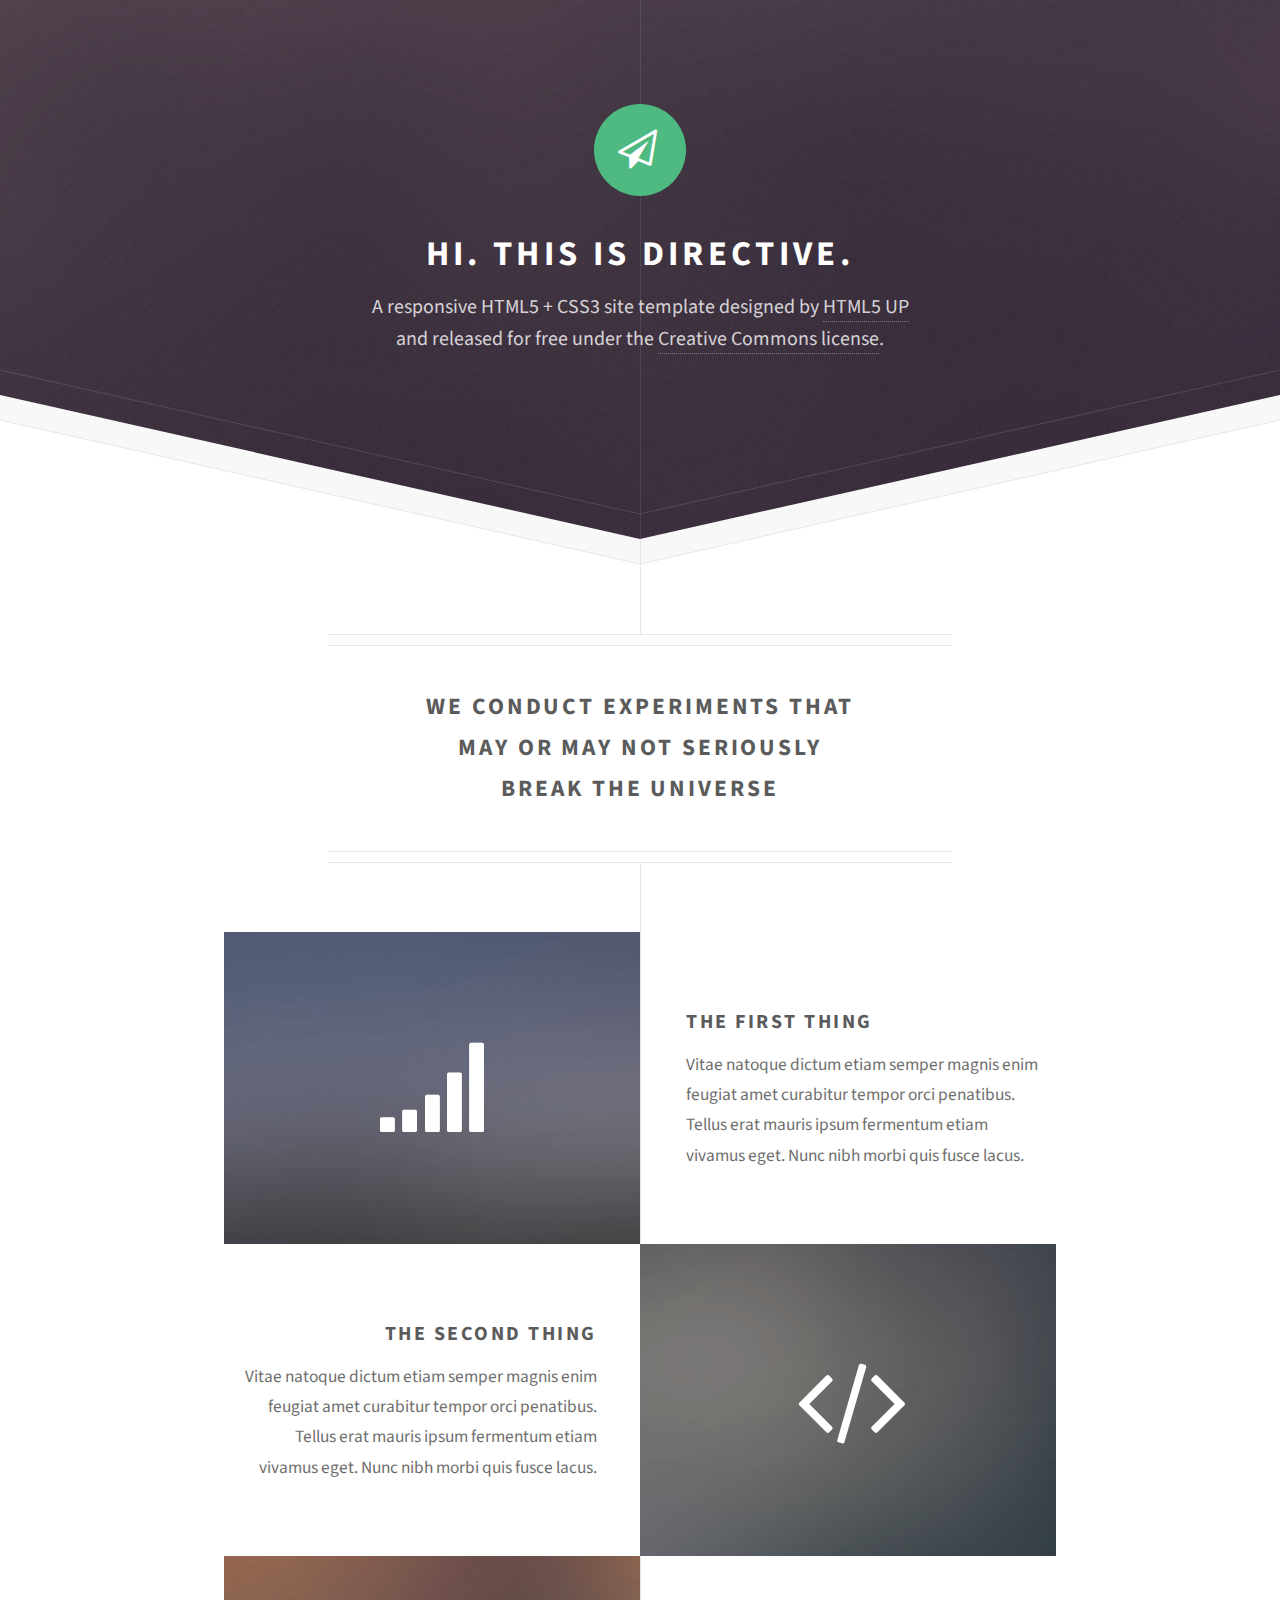
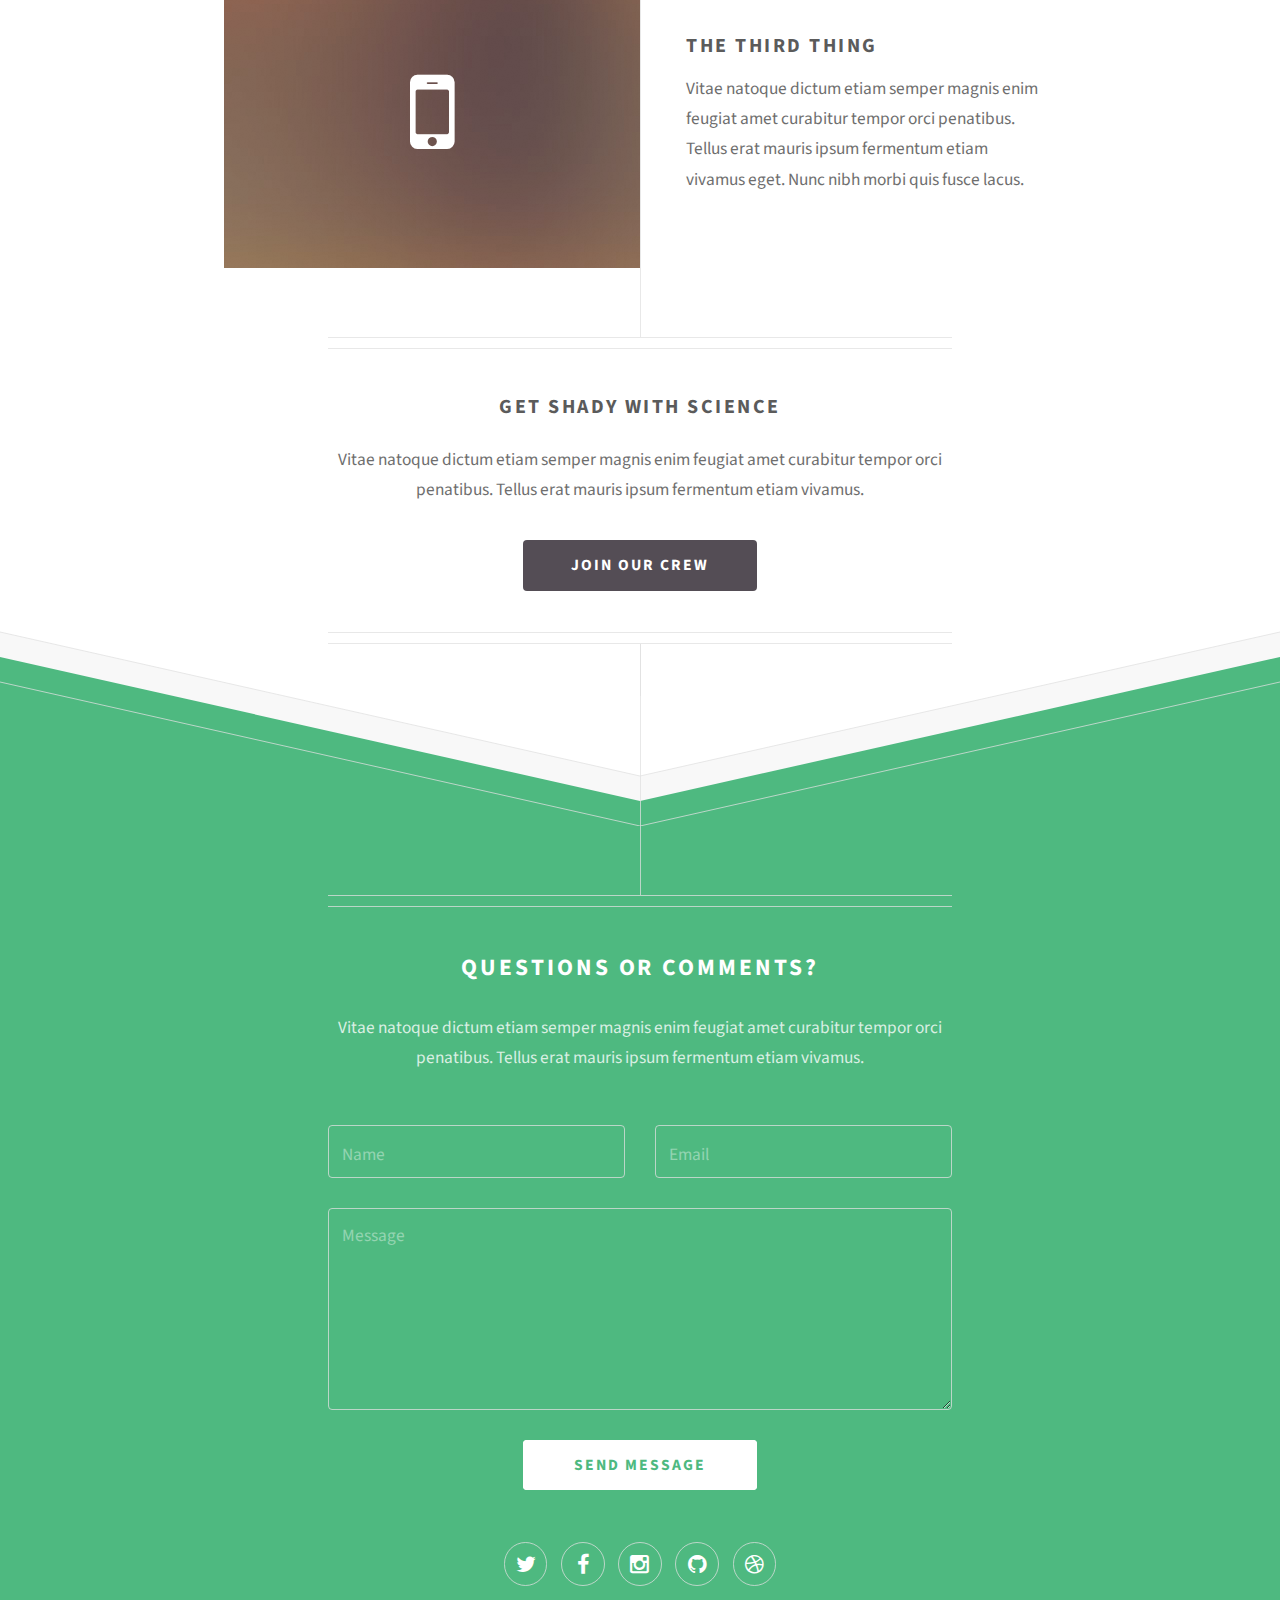
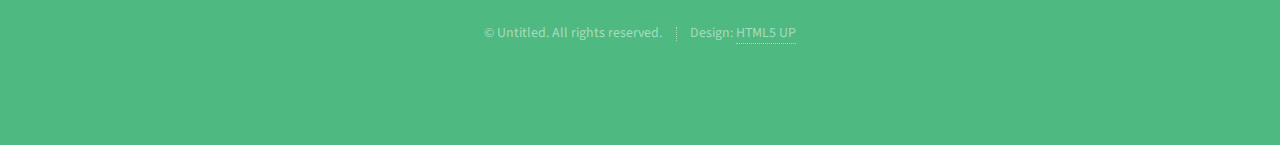
==== index.html @ edf4adb0 "add template" ====
<!DOCTYPE HTML>
<!--
	Directive by HTML5 UP
	html5up.net | @n33co
	Free for personal and commercial use under the CCA 3.0 license (html5up.net/license)
-->
<html>
	<head>
		<title>Directive by HTML5 UP</title>
		<meta charset="utf-8" />
		<meta name="viewport" content="width=device-width, initial-scale=1" />
		<!--[if lte IE 8]><script src="assets/js/ie/html5shiv.js"></script><![endif]-->
		<link rel="stylesheet" href="assets/css/main.css" />
		<!--[if lte IE 8]><link rel="stylesheet" href="assets/css/ie8.css" /><![endif]-->
	</head>
	<body>

		<!-- Header -->
			<div id="header">
				<span class="logo icon fa-paper-plane-o"></span>
				<h1>Hi. This is Directive.</h1>
				<p>A responsive HTML5 + CSS3 site template designed by <a href="http://html5up.net">HTML5 UP</a>
				<br />
				and released for free under the <a href="http://html5up.net/license">Creative Commons license</a>.</p>
			</div>

		<!-- Main -->
			<div id="main">

				<header class="major container 75%">
					<h2>We conduct experiments that
					<br />
					may or may not seriously
					<br />
					break the universe</h2>
					<!--
					<p>Tellus erat mauris ipsum fermentum<br />
					etiam vivamus nunc nibh morbi.</p>
					-->
				</header>

				<div class="box alt container">
					<section class="feature left">
						<a href="#" class="image icon fa-signal"><img src="images/pic01.jpg" alt="" /></a>
						<div class="content">
							<h3>The First Thing</h3>
							<p>Vitae natoque dictum etiam semper magnis enim feugiat amet curabitur tempor orci penatibus. Tellus erat mauris ipsum fermentum etiam vivamus eget. Nunc nibh morbi quis fusce lacus.</p>
						</div>
					</section>
					<section class="feature right">
						<a href="#" class="image icon fa-code"><img src="images/pic02.jpg" alt="" /></a>
						<div class="content">
							<h3>The Second Thing</h3>
							<p>Vitae natoque dictum etiam semper magnis enim feugiat amet curabitur tempor orci penatibus. Tellus erat mauris ipsum fermentum etiam vivamus eget. Nunc nibh morbi quis fusce lacus.</p>
						</div>
					</section>
					<section class="feature left">
						<a href="#" class="image icon fa-mobile"><img src="images/pic03.jpg" alt="" /></a>
						<div class="content">
							<h3>The Third Thing</h3>
							<p>Vitae natoque dictum etiam semper magnis enim feugiat amet curabitur tempor orci penatibus. Tellus erat mauris ipsum fermentum etiam vivamus eget. Nunc nibh morbi quis fusce lacus.</p>
						</div>
					</section>
				</div>

				<!--
				<div class="box container">
					<header>
						<h2>A lot of generic stuff</h2>
					</header>
					<section>
						<header>
							<h3>Paragraph</h3>
							<p>This is the subtitle for this particular heading</p>
						</header>
						<p>Phasellus nisl nisl, varius id <sup>porttitor sed pellentesque</sup> ac orci. Pellentesque
						habitant <strong>strong</strong> tristique <b>bold</b> et netus <i>italic</i> malesuada <em>emphasized</em> ac turpis egestas. Morbi
						leo suscipit ut. Praesent <sub>id turpis vitae</sub> turpis pretium ultricies. Vestibulum sit
						amet risus elit.</p>
					</section>
					<section>
						<header>
							<h3>Blockquote</h3>
						</header>
						<blockquote>Fringilla nisl. Donec accumsan interdum nisi, quis tincidunt felis sagittis eget.
						tempus euismod. Vestibulum ante ipsum primis in faucibus.</blockquote>
					</section>
					<section>
						<header>
							<h3>Divider</h3>
						</header>
						<p>Donec consectetur vestibulum dolor et pulvinar. Etiam vel felis enim, at viverra
						ligula. Ut porttitor sagittis lorem, quis eleifend nisi ornare vel. Praesent nec orci
						facilisis leo magna. Cras sit amet urna eros, id egestas urna. Quisque aliquam
						tempus euismod. Vestibulum ante ipsum primis in faucibus orci luctus et ultrices
						posuere cubilia.</p>
						<hr />
						<p>Donec consectetur vestibulum dolor et pulvinar. Etiam vel felis enim, at viverra
						ligula. Ut porttitor sagittis lorem, quis eleifend nisi ornare vel. Praesent nec orci
						facilisis leo magna. Cras sit amet urna eros, id egestas urna. Quisque aliquam
						tempus euismod. Vestibulum ante ipsum primis in faucibus orci luctus et ultrices
						posuere cubilia.</p>
					</section>
					<section>
						<header>
							<h3>Unordered List</h3>
						</header>
						<ul class="default">
							<li>Donec consectetur vestibulum dolor et pulvinar. Etiam vel felis enim, at viverra ligula. Ut porttitor sagittis lorem, quis eleifend nisi ornare vel.</li>
							<li>Donec consectetur vestibulum dolor et pulvinar. Etiam vel felis enim, at viverra ligula. Ut porttitor sagittis lorem, quis eleifend nisi ornare vel.</li>
							<li>Donec consectetur vestibulum dolor et pulvinar. Etiam vel felis enim, at viverra ligula. Ut porttitor sagittis lorem, quis eleifend nisi ornare vel.</li>
							<li>Donec consectetur vestibulum dolor et pulvinar. Etiam vel felis enim, at viverra ligula. Ut porttitor sagittis lorem, quis eleifend nisi ornare vel.</li>
						</ul>
					</section>
					<section>
						<header>
							<h3>Ordered List</h3>
						</header>
						<ol class="default">
							<li>Donec consectetur vestibulum dolor et pulvinar. Etiam vel felis enim, at viverra ligula. Ut porttitor sagittis lorem, quis eleifend nisi ornare vel.</li>
							<li>Donec consectetur vestibulum dolor et pulvinar. Etiam vel felis enim, at viverra ligula. Ut porttitor sagittis lorem, quis eleifend nisi ornare vel.</li>
							<li>Donec consectetur vestibulum dolor et pulvinar. Etiam vel felis enim, at viverra ligula. Ut porttitor sagittis lorem, quis eleifend nisi ornare vel.</li>
							<li>Donec consectetur vestibulum dolor et pulvinar. Etiam vel felis enim, at viverra ligula. Ut porttitor sagittis lorem, quis eleifend nisi ornare vel.</li>
						</ol>
					</section>
					<section>
						<header>
							<h3>Table</h3>
						</header>
						<div class="table-wrapper">
							<table class="default">
								<thead>
									<tr>
										<th>ID</th>
										<th>Name</th>
										<th>Description</th>
										<th>Price</th>
									</tr>
								</thead>
								<tbody>
									<tr>
										<td>45815</td>
										<td>Something</td>
										<td>Ut porttitor sagittis lorem, quis eleifend nisi ornare vel.</td>
										<td>29.99</td>
									</tr>
									<tr>
										<td>24524</td>
										<td>Nothing</td>
										<td>Ut porttitor sagittis lorem, quis eleifend nisi ornare vel.</td>
										<td>19.99</td>
									</tr>
									<tr>
										<td>45815</td>
										<td>Something</td>
										<td>Ut porttitor sagittis lorem, quis eleifend nisi ornare vel.</td>
										<td>29.99</td>
									</tr>
									<tr>
										<td>24524</td>
										<td>Nothing</td>
										<td>Ut porttitor sagittis lorem, quis eleifend nisi ornare vel.</td>
										<td>19.99</td>
									</tr>
								</tbody>
								<tfoot>
									<tr>
										<td colspan="3"></td>
										<td>100.00</td>
									</tr>
								</tfoot>
							</table>
						</div>
					</section>
					<section>
						<header>
							<h3>Form</h3>
						</header>
						<form method="post" action="#">
							<div class="row">
								<div class="6u 12u(mobilep)">
									<label for="name">Name</label>
									<input class="text" type="text" name="name" id="name" value="" placeholder="John Doe" />
								</div>
								<div class="6u 12u(mobilep)">
									<label for="email">Email</label>
									<input class="text" type="text" name="email" id="email" value="" placeholder="johndoe@domain.tld" />
								</div>
							</div>
							<div class="row">
								<div class="12u">
									<label for="subject">Subject</label>
									<input class="text" type="text" name="subject" id="subject" value="" placeholder="Enter your subject" />
								</div>
							</div>
							<div class="row">
								<div class="12u">
									<label for="subject">Message</label>
									<textarea name="message" id="message" placeholder="Enter your message" rows="6"></textarea>
								</div>
							</div>
							<div class="row">
								<div class="12u">
									<ul class="actions">
										<li><input type="submit" value="Send" /></li>
										<li><input type="reset" value="Reset" class="alt" /></li>
									</ul>
								</div>
							</div>
						</form>
					</section>
				</div>
				-->

				<footer class="major container 75%">
					<h3>Get shady with science</h3>
					<p>Vitae natoque dictum etiam semper magnis enim feugiat amet curabitur tempor orci penatibus. Tellus erat mauris ipsum fermentum etiam vivamus.</p>
					<ul class="actions">
						<li><a href="#" class="button">Join our crew</a></li>
					</ul>
				</footer>

			</div>

		<!-- Footer -->
			<div id="footer">
				<div class="container 75%">

					<header class="major last">
						<h2>Questions or comments?</h2>
					</header>

					<p>Vitae natoque dictum etiam semper magnis enim feugiat amet curabitur tempor
					orci penatibus. Tellus erat mauris ipsum fermentum etiam vivamus.</p>

					<form method="post" action="#">
						<div class="row">
							<div class="6u 12u(mobilep)">
								<input type="text" name="name" placeholder="Name" />
							</div>
							<div class="6u 12u(mobilep)">
								<input type="email" name="email" placeholder="Email" />
							</div>
						</div>
						<div class="row">
							<div class="12u">
								<textarea name="message" placeholder="Message" rows="6"></textarea>
							</div>
						</div>
						<div class="row">
							<div class="12u">
								<ul class="actions">
									<li><input type="submit" value="Send Message" /></li>
								</ul>
							</div>
						</div>
					</form>

					<ul class="icons">
						<li><a href="#" class="icon fa-twitter"><span class="label">Twitter</span></a></li>
						<li><a href="#" class="icon fa-facebook"><span class="label">Facebook</span></a></li>
						<li><a href="#" class="icon fa-instagram"><span class="label">Instagram</span></a></li>
						<li><a href="#" class="icon fa-github"><span class="label">Github</span></a></li>
						<li><a href="#" class="icon fa-dribbble"><span class="label">Dribbble</span></a></li>
					</ul>

					<ul class="copyright">
						<li>&copy; Untitled. All rights reserved.</li><li>Design: <a href="http://html5up.net">HTML5 UP</a></li>
					</ul>

				</div>
			</div>

		<!-- Scripts -->
			<script src="assets/js/jquery.min.js"></script>
			<script src="assets/js/skel.min.js"></script>
			<script src="assets/js/util.js"></script>
			<!--[if lte IE 8]><script src="assets/js/ie/respond.min.js"></script><![endif]-->
			<script src="assets/js/main.js"></script>

	</body>
</html>
---- assets/css/main.css ----
@import url("font-awesome.min.css");
@import url("http://fonts.googleapis.com/css?family=Source+Sans+Pro:300,300italic,400,400italic,600,600italic,700,700italic");

/*
	Directive by HTML5 UP
	html5up.net | @n33co
	Free for personal and commercial use under the CCA 3.0 license (html5up.net/license)
*/

/* Reset */

	html, body, div, span, applet, object, iframe, h1, h2, h3, h4, h5, h6, p, blockquote, pre, a, abbr, acronym, address, big, cite, code, del, dfn, em, img, ins, kbd, q, s, samp, small, strike, strong, sub, sup, tt, var, b, u, i, center, dl, dt, dd, ol, ul, li, fieldset, form, label, legend, table, caption, tbody, tfoot, thead, tr, th, td, article, aside, canvas, details, embed, figure, figcaption, footer, header, hgroup, menu, nav, output, ruby, section, summary, time, mark, audio, video {
		margin: 0;
		padding: 0;
		border: 0;
		font-size: 100%;
		font: inherit;
		vertical-align: baseline;
	}

	article, aside, details, figcaption, figure, footer, header, hgroup, menu, nav, section {
		display: block;
	}

	body {
		line-height: 1;
	}

	ol, ul {
		list-style: none;
	}

	blockquote, q {
		quotes: none;
	}

	blockquote:before, blockquote:after, q:before, q:after {
		content: '';
		content: none;
	}

	table {
		border-collapse: collapse;
		border-spacing: 0;
	}

	body {
		-webkit-text-size-adjust: none;
	}

/* Box Model */

	*, *:before, *:after {
		-moz-box-sizing: border-box;
		-webkit-box-sizing: border-box;
		box-sizing: border-box;
	}

/* Containers */

	.container {
		margin-left: auto;
		margin-right: auto;
	}

	.container.\31 25\25 {
		width: 100%;
		max-width: 63.75em;
		min-width: 51em;
	}

	.container.\37 5\25 {
		width: 38.25em;
	}

	.container.\35 0\25 {
		width: 25.5em;
	}

	.container.\32 5\25 {
		width: 12.75em;
	}

	.container {
		width: 51em;
	}

	@media screen and (max-width: 1680px) {

		.container.\31 25\25 {
			width: 100%;
			max-width: 63.75em;
			min-width: 51em;
		}

		.container.\37 5\25 {
			width: 38.25em;
		}

		.container.\35 0\25 {
			width: 25.5em;
		}

		.container.\32 5\25 {
			width: 12.75em;
		}

		.container {
			width: 51em;
		}

	}

	@media screen and (max-width: 1280px) {

		.container.\31 25\25 {
			width: 100%;
			max-width: 60em;
			min-width: 48em;
		}

		.container.\37 5\25 {
			width: 36em;
		}

		.container.\35 0\25 {
			width: 24em;
		}

		.container.\32 5\25 {
			width: 12em;
		}

		.container {
			width: 48em;
		}

	}

	@media screen and (max-width: 980px) {

		.container.\31 25\25 {
			width: 100%;
			max-width: 118.75%;
			min-width: 95%;
		}

		.container.\37 5\25 {
			width: 71.25%;
		}

		.container.\35 0\25 {
			width: 47.5%;
		}

		.container.\32 5\25 {
			width: 23.75%;
		}

		.container {
			width: 95%;
		}

	}

	@media screen and (max-width: 840px) {

		.container.\31 25\25 {
			width: 100%;
			max-width: 118.75%;
			min-width: 95%;
		}

		.container.\37 5\25 {
			width: 71.25%;
		}

		.container.\35 0\25 {
			width: 47.5%;
		}

		.container.\32 5\25 {
			width: 23.75%;
		}

		.container {
			width: 95% !important;
		}

	}

	@media screen and (max-width: 736px) {

		.container.\31 25\25 {
			width: 100%;
			max-width: 112.5%;
			min-width: 90%;
		}

		.container.\37 5\25 {
			width: 67.5%;
		}

		.container.\35 0\25 {
			width: 45%;
		}

		.container.\32 5\25 {
			width: 22.5%;
		}

		.container {
			width: 90% !important;
		}

	}

	@media screen and (max-width: 480px) {

		.container.\31 25\25 {
			width: 100%;
			max-width: 125%;
			min-width: 100%;
		}

		.container.\37 5\25 {
			width: 75%;
		}

		.container.\35 0\25 {
			width: 50%;
		}

		.container.\32 5\25 {
			width: 25%;
		}

		.container {
			width: 100% !important;
		}

	}

/* Grid */

	.row {
		border-bottom: solid 1px transparent;
		-moz-box-sizing: border-box;
		-webkit-box-sizing: border-box;
		box-sizing: border-box;
	}

	.row > * {
		float: left;
		-moz-box-sizing: border-box;
		-webkit-box-sizing: border-box;
		box-sizing: border-box;
	}

	.row:after, .row:before {
		content: '';
		display: block;
		clear: both;
		height: 0;
	}

	.row.uniform > * > :first-child {
		margin-top: 0;
	}

	.row.uniform > * > :last-child {
		margin-bottom: 0;
	}

	.row.\30 \25 > * {
		padding: 0px 0 0 0px;
	}

	.row.\30 \25 {
		margin: 0px 0 -1px 0px;
	}

	.row.uniform.\30 \25 > * {
		padding: 0px 0 0 0px;
	}

	.row.uniform.\30 \25 {
		margin: 0px 0 -1px 0px;
	}

	.row > * {
		padding: 30px 0 0 30px;
	}

	.row {
		margin: -30px 0 -1px -30px;
	}

	.row.uniform > * {
		padding: 30px 0 0 30px;
	}

	.row.uniform {
		margin: -30px 0 -1px -30px;
	}

	.row.\32 00\25 > * {
		padding: 60px 0 0 60px;
	}

	.row.\32 00\25 {
		margin: -60px 0 -1px -60px;
	}

	.row.uniform.\32 00\25 > * {
		padding: 60px 0 0 60px;
	}

	.row.uniform.\32 00\25 {
		margin: -60px 0 -1px -60px;
	}

	.row.\31 50\25 > * {
		padding: 45px 0 0 45px;
	}

	.row.\31 50\25 {
		margin: -45px 0 -1px -45px;
	}

	.row.uniform.\31 50\25 > * {
		padding: 45px 0 0 45px;
	}

	.row.uniform.\31 50\25 {
		margin: -45px 0 -1px -45px;
	}

	.row.\35 0\25 > * {
		padding: 15px 0 0 15px;
	}

	.row.\35 0\25 {
		margin: -15px 0 -1px -15px;
	}

	.row.uniform.\35 0\25 > * {
		padding: 15px 0 0 15px;
	}

	.row.uniform.\35 0\25 {
		margin: -15px 0 -1px -15px;
	}

	.row.\32 5\25 > * {
		padding: 7.5px 0 0 7.5px;
	}

	.row.\32 5\25 {
		margin: -7.5px 0 -1px -7.5px;
	}

	.row.uniform.\32 5\25 > * {
		padding: 7.5px 0 0 7.5px;
	}

	.row.uniform.\32 5\25 {
		margin: -7.5px 0 -1px -7.5px;
	}

	.\31 2u, .\31 2u\24 {
		width: 100%;
		clear: none;
		margin-left: 0;
	}

	.\31 1u, .\31 1u\24 {
		width: 91.6666666667%;
		clear: none;
		margin-left: 0;
	}

	.\31 0u, .\31 0u\24 {
		width: 83.3333333333%;
		clear: none;
		margin-left: 0;
	}

	.\39 u, .\39 u\24 {
		width: 75%;
		clear: none;
		margin-left: 0;
	}

	.\38 u, .\38 u\24 {
		width: 66.6666666667%;
		clear: none;
		margin-left: 0;
	}

	.\37 u, .\37 u\24 {
		width: 58.3333333333%;
		clear: none;
		margin-left: 0;
	}

	.\36 u, .\36 u\24 {
		width: 50%;
		clear: none;
		margin-left: 0;
	}

	.\35 u, .\35 u\24 {
		width: 41.6666666667%;
		clear: none;
		margin-left: 0;
	}

	.\34 u, .\34 u\24 {
		width: 33.3333333333%;
		clear: none;
		margin-left: 0;
	}

	.\33 u, .\33 u\24 {
		width: 25%;
		clear: none;
		margin-left: 0;
	}

	.\32 u, .\32 u\24 {
		width: 16.6666666667%;
		clear: none;
		margin-left: 0;
	}

	.\31 u, .\31 u\24 {
		width: 8.3333333333%;
		clear: none;
		margin-left: 0;
	}

	.\31 2u\24 + *,
	.\31 1u\24 + *,
	.\31 0u\24 + *,
	.\39 u\24 + *,
	.\38 u\24 + *,
	.\37 u\24 + *,
	.\36 u\24 + *,
	.\35 u\24 + *,
	.\34 u\24 + *,
	.\33 u\24 + *,
	.\32 u\24 + *,
	.\31 u\24 + * {
		clear: left;
	}

	.\-11u {
		margin-left: 91.66667%;
	}

	.\-10u {
		margin-left: 83.33333%;
	}

	.\-9u {
		margin-left: 75%;
	}

	.\-8u {
		margin-left: 66.66667%;
	}

	.\-7u {
		margin-left: 58.33333%;
	}

	.\-6u {
		margin-left: 50%;
	}

	.\-5u {
		margin-left: 41.66667%;
	}

	.\-4u {
		margin-left: 33.33333%;
	}

	.\-3u {
		margin-left: 25%;
	}

	.\-2u {
		margin-left: 16.66667%;
	}

	.\-1u {
		margin-left: 8.33333%;
	}

	@media screen and (max-width: 1680px) {

		.row > * {
			padding: 30px 0 0 30px;
		}

		.row {
			margin: -30px 0 -1px -30px;
		}

		.row.uniform > * {
			padding: 30px 0 0 30px;
		}

		.row.uniform {
			margin: -30px 0 -1px -30px;
		}

		.row.\32 00\25 > * {
			padding: 60px 0 0 60px;
		}

		.row.\32 00\25 {
			margin: -60px 0 -1px -60px;
		}

		.row.uniform.\32 00\25 > * {
			padding: 60px 0 0 60px;
		}

		.row.uniform.\32 00\25 {
			margin: -60px 0 -1px -60px;
		}

		.row.\31 50\25 > * {
			padding: 45px 0 0 45px;
		}

		.row.\31 50\25 {
			margin: -45px 0 -1px -45px;
		}

		.row.uniform.\31 50\25 > * {
			padding: 45px 0 0 45px;
		}

		.row.uniform.\31 50\25 {
			margin: -45px 0 -1px -45px;
		}

		.row.\35 0\25 > * {
			padding: 15px 0 0 15px;
		}

		.row.\35 0\25 {
			margin: -15px 0 -1px -15px;
		}

		.row.uniform.\35 0\25 > * {
			padding: 15px 0 0 15px;
		}

		.row.uniform.\35 0\25 {
			margin: -15px 0 -1px -15px;
		}

		.row.\32 5\25 > * {
			padding: 7.5px 0 0 7.5px;
		}

		.row.\32 5\25 {
			margin: -7.5px 0 -1px -7.5px;
		}

		.row.uniform.\32 5\25 > * {
			padding: 7.5px 0 0 7.5px;
		}

		.row.uniform.\32 5\25 {
			margin: -7.5px 0 -1px -7.5px;
		}

		.\31 2u\28wide\29, .\31 2u\24\28wide\29 {
			width: 100%;
			clear: none;
			margin-left: 0;
		}

		.\31 1u\28wide\29, .\31 1u\24\28wide\29 {
			width: 91.6666666667%;
			clear: none;
			margin-left: 0;
		}

		.\31 0u\28wide\29, .\31 0u\24\28wide\29 {
			width: 83.3333333333%;
			clear: none;
			margin-left: 0;
		}

		.\39 u\28wide\29, .\39 u\24\28wide\29 {
			width: 75%;
			clear: none;
			margin-left: 0;
		}

		.\38 u\28wide\29, .\38 u\24\28wide\29 {
			width: 66.6666666667%;
			clear: none;
			margin-left: 0;
		}

		.\37 u\28wide\29, .\37 u\24\28wide\29 {
			width: 58.3333333333%;
			clear: none;
			margin-left: 0;
		}

		.\36 u\28wide\29, .\36 u\24\28wide\29 {
			width: 50%;
			clear: none;
			margin-left: 0;
		}

		.\35 u\28wide\29, .\35 u\24\28wide\29 {
			width: 41.6666666667%;
			clear: none;
			margin-left: 0;
		}

		.\34 u\28wide\29, .\34 u\24\28wide\29 {
			width: 33.3333333333%;
			clear: none;
			margin-left: 0;
		}

		.\33 u\28wide\29, .\33 u\24\28wide\29 {
			width: 25%;
			clear: none;
			margin-left: 0;
		}

		.\32 u\28wide\29, .\32 u\24\28wide\29 {
			width: 16.6666666667%;
			clear: none;
			margin-left: 0;
		}

		.\31 u\28wide\29, .\31 u\24\28wide\29 {
			width: 8.3333333333%;
			clear: none;
			margin-left: 0;
		}

		.\31 2u\24\28wide\29 + *,
		.\31 1u\24\28wide\29 + *,
		.\31 0u\24\28wide\29 + *,
		.\39 u\24\28wide\29 + *,
		.\38 u\24\28wide\29 + *,
		.\37 u\24\28wide\29 + *,
		.\36 u\24\28wide\29 + *,
		.\35 u\24\28wide\29 + *,
		.\34 u\24\28wide\29 + *,
		.\33 u\24\28wide\29 + *,
		.\32 u\24\28wide\29 + *,
		.\31 u\24\28wide\29 + * {
			clear: left;
		}

		.\-11u\28wide\29 {
			margin-left: 91.66667%;
		}

		.\-10u\28wide\29 {
			margin-left: 83.33333%;
		}

		.\-9u\28wide\29 {
			margin-left: 75%;
		}

		.\-8u\28wide\29 {
			margin-left: 66.66667%;
		}

		.\-7u\28wide\29 {
			margin-left: 58.33333%;
		}

		.\-6u\28wide\29 {
			margin-left: 50%;
		}

		.\-5u\28wide\29 {
			margin-left: 41.66667%;
		}

		.\-4u\28wide\29 {
			margin-left: 33.33333%;
		}

		.\-3u\28wide\29 {
			margin-left: 25%;
		}

		.\-2u\28wide\29 {
			margin-left: 16.66667%;
		}

		.\-1u\28wide\29 {
			margin-left: 8.33333%;
		}

	}

	@media screen and (max-width: 1280px) {

		.row > * {
			padding: 30px 0 0 30px;
		}

		.row {
			margin: -30px 0 -1px -30px;
		}

		.row.uniform > * {
			padding: 30px 0 0 30px;
		}

		.row.uniform {
			margin: -30px 0 -1px -30px;
		}

		.row.\32 00\25 > * {
			padding: 60px 0 0 60px;
		}

		.row.\32 00\25 {
			margin: -60px 0 -1px -60px;
		}

		.row.uniform.\32 00\25 > * {
			padding: 60px 0 0 60px;
		}

		.row.uniform.\32 00\25 {
			margin: -60px 0 -1px -60px;
		}

		.row.\31 50\25 > * {
			padding: 45px 0 0 45px;
		}

		.row.\31 50\25 {
			margin: -45px 0 -1px -45px;
		}

		.row.uniform.\31 50\25 > * {
			padding: 45px 0 0 45px;
		}

		.row.uniform.\31 50\25 {
			margin: -45px 0 -1px -45px;
		}

		.row.\35 0\25 > * {
			padding: 15px 0 0 15px;
		}

		.row.\35 0\25 {
			margin: -15px 0 -1px -15px;
		}

		.row.uniform.\35 0\25 > * {
			padding: 15px 0 0 15px;
		}

		.row.uniform.\35 0\25 {
			margin: -15px 0 -1px -15px;
		}

		.row.\32 5\25 > * {
			padding: 7.5px 0 0 7.5px;
		}

		.row.\32 5\25 {
			margin: -7.5px 0 -1px -7.5px;
		}

		.row.uniform.\32 5\25 > * {
			padding: 7.5px 0 0 7.5px;
		}

		.row.uniform.\32 5\25 {
			margin: -7.5px 0 -1px -7.5px;
		}

		.\31 2u\28normal\29, .\31 2u\24\28normal\29 {
			width: 100%;
			clear: none;
			margin-left: 0;
		}

		.\31 1u\28normal\29, .\31 1u\24\28normal\29 {
			width: 91.6666666667%;
			clear: none;
			margin-left: 0;
		}

		.\31 0u\28normal\29, .\31 0u\24\28normal\29 {
			width: 83.3333333333%;
			clear: none;
			margin-left: 0;
		}

		.\39 u\28normal\29, .\39 u\24\28normal\29 {
			width: 75%;
			clear: none;
			margin-left: 0;
		}

		.\38 u\28normal\29, .\38 u\24\28normal\29 {
			width: 66.6666666667%;
			clear: none;
			margin-left: 0;
		}

		.\37 u\28normal\29, .\37 u\24\28normal\29 {
			width: 58.3333333333%;
			clear: none;
			margin-left: 0;
		}

		.\36 u\28normal\29, .\36 u\24\28normal\29 {
			width: 50%;
			clear: none;
			margin-left: 0;
		}

		.\35 u\28normal\29, .\35 u\24\28normal\29 {
			width: 41.6666666667%;
			clear: none;
			margin-left: 0;
		}

		.\34 u\28normal\29, .\34 u\24\28normal\29 {
			width: 33.3333333333%;
			clear: none;
			margin-left: 0;
		}

		.\33 u\28normal\29, .\33 u\24\28normal\29 {
			width: 25%;
			clear: none;
			margin-left: 0;
		}

		.\32 u\28normal\29, .\32 u\24\28normal\29 {
			width: 16.6666666667%;
			clear: none;
			margin-left: 0;
		}

		.\31 u\28normal\29, .\31 u\24\28normal\29 {
			width: 8.3333333333%;
			clear: none;
			margin-left: 0;
		}

		.\31 2u\24\28normal\29 + *,
		.\31 1u\24\28normal\29 + *,
		.\31 0u\24\28normal\29 + *,
		.\39 u\24\28normal\29 + *,
		.\38 u\24\28normal\29 + *,
		.\37 u\24\28normal\29 + *,
		.\36 u\24\28normal\29 + *,
		.\35 u\24\28normal\29 + *,
		.\34 u\24\28normal\29 + *,
		.\33 u\24\28normal\29 + *,
		.\32 u\24\28normal\29 + *,
		.\31 u\24\28normal\29 + * {
			clear: left;
		}

		.\-11u\28normal\29 {
			margin-left: 91.66667%;
		}

		.\-10u\28normal\29 {
			margin-left: 83.33333%;
		}

		.\-9u\28normal\29 {
			margin-left: 75%;
		}

		.\-8u\28normal\29 {
			margin-left: 66.66667%;
		}

		.\-7u\28normal\29 {
			margin-left: 58.33333%;
		}

		.\-6u\28normal\29 {
			margin-left: 50%;
		}

		.\-5u\28normal\29 {
			margin-left: 41.66667%;
		}

		.\-4u\28normal\29 {
			margin-left: 33.33333%;
		}

		.\-3u\28normal\29 {
			margin-left: 25%;
		}

		.\-2u\28normal\29 {
			margin-left: 16.66667%;
		}

		.\-1u\28normal\29 {
			margin-left: 8.33333%;
		}

	}

	@media screen and (max-width: 980px) {

		.row > * {
			padding: 30px 0 0 30px;
		}

		.row {
			margin: -30px 0 -1px -30px;
		}

		.row.uniform > * {
			padding: 30px 0 0 30px;
		}

		.row.uniform {
			margin: -30px 0 -1px -30px;
		}

		.row.\32 00\25 > * {
			padding: 60px 0 0 60px;
		}

		.row.\32 00\25 {
			margin: -60px 0 -1px -60px;
		}

		.row.uniform.\32 00\25 > * {
			padding: 60px 0 0 60px;
		}

		.row.uniform.\32 00\25 {
			margin: -60px 0 -1px -60px;
		}

		.row.\31 50\25 > * {
			padding: 45px 0 0 45px;
		}

		.row.\31 50\25 {
			margin: -45px 0 -1px -45px;
		}

		.row.uniform.\31 50\25 > * {
			padding: 45px 0 0 45px;
		}

		.row.uniform.\31 50\25 {
			margin: -45px 0 -1px -45px;
		}

		.row.\35 0\25 > * {
			padding: 15px 0 0 15px;
		}

		.row.\35 0\25 {
			margin: -15px 0 -1px -15px;
		}

		.row.uniform.\35 0\25 > * {
			padding: 15px 0 0 15px;
		}

		.row.uniform.\35 0\25 {
			margin: -15px 0 -1px -15px;
		}

		.row.\32 5\25 > * {
			padding: 7.5px 0 0 7.5px;
		}

		.row.\32 5\25 {
			margin: -7.5px 0 -1px -7.5px;
		}

		.row.uniform.\32 5\25 > * {
			padding: 7.5px 0 0 7.5px;
		}

		.row.uniform.\32 5\25 {
			margin: -7.5px 0 -1px -7.5px;
		}

		.\31 2u\28narrow\29, .\31 2u\24\28narrow\29 {
			width: 100%;
			clear: none;
			margin-left: 0;
		}

		.\31 1u\28narrow\29, .\31 1u\24\28narrow\29 {
			width: 91.6666666667%;
			clear: none;
			margin-left: 0;
		}

		.\31 0u\28narrow\29, .\31 0u\24\28narrow\29 {
			width: 83.3333333333%;
			clear: none;
			margin-left: 0;
		}

		.\39 u\28narrow\29, .\39 u\24\28narrow\29 {
			width: 75%;
			clear: none;
			margin-left: 0;
		}

		.\38 u\28narrow\29, .\38 u\24\28narrow\29 {
			width: 66.6666666667%;
			clear: none;
			margin-left: 0;
		}

		.\37 u\28narrow\29, .\37 u\24\28narrow\29 {
			width: 58.3333333333%;
			clear: none;
			margin-left: 0;
		}

		.\36 u\28narrow\29, .\36 u\24\28narrow\29 {
			width: 50%;
			clear: none;
			margin-left: 0;
		}

		.\35 u\28narrow\29, .\35 u\24\28narrow\29 {
			width: 41.6666666667%;
			clear: none;
			margin-left: 0;
		}

		.\34 u\28narrow\29, .\34 u\24\28narrow\29 {
			width: 33.3333333333%;
			clear: none;
			margin-left: 0;
		}

		.\33 u\28narrow\29, .\33 u\24\28narrow\29 {
			width: 25%;
			clear: none;
			margin-left: 0;
		}

		.\32 u\28narrow\29, .\32 u\24\28narrow\29 {
			width: 16.6666666667%;
			clear: none;
			margin-left: 0;
		}

		.\31 u\28narrow\29, .\31 u\24\28narrow\29 {
			width: 8.3333333333%;
			clear: none;
			margin-left: 0;
		}

		.\31 2u\24\28narrow\29 + *,
		.\31 1u\24\28narrow\29 + *,
		.\31 0u\24\28narrow\29 + *,
		.\39 u\24\28narrow\29 + *,
		.\38 u\24\28narrow\29 + *,
		.\37 u\24\28narrow\29 + *,
		.\36 u\24\28narrow\29 + *,
		.\35 u\24\28narrow\29 + *,
		.\34 u\24\28narrow\29 + *,
		.\33 u\24\28narrow\29 + *,
		.\32 u\24\28narrow\29 + *,
		.\31 u\24\28narrow\29 + * {
			clear: left;
		}

		.\-11u\28narrow\29 {
			margin-left: 91.66667%;
		}

		.\-10u\28narrow\29 {
			margin-left: 83.33333%;
		}

		.\-9u\28narrow\29 {
			margin-left: 75%;
		}

		.\-8u\28narrow\29 {
			margin-left: 66.66667%;
		}

		.\-7u\28narrow\29 {
			margin-left: 58.33333%;
		}

		.\-6u\28narrow\29 {
			margin-left: 50%;
		}

		.\-5u\28narrow\29 {
			margin-left: 41.66667%;
		}

		.\-4u\28narrow\29 {
			margin-left: 33.33333%;
		}

		.\-3u\28narrow\29 {
			margin-left: 25%;
		}

		.\-2u\28narrow\29 {
			margin-left: 16.66667%;
		}

		.\-1u\28narrow\29 {
			margin-left: 8.33333%;
		}

	}

	@media screen and (max-width: 840px) {

		.row > * {
			padding: 20px 0 0 20px;
		}

		.row {
			margin: -20px 0 -1px -20px;
		}

		.row.uniform > * {
			padding: 20px 0 0 20px;
		}

		.row.uniform {
			margin: -20px 0 -1px -20px;
		}

		.row.\32 00\25 > * {
			padding: 40px 0 0 40px;
		}

		.row.\32 00\25 {
			margin: -40px 0 -1px -40px;
		}

		.row.uniform.\32 00\25 > * {
			padding: 40px 0 0 40px;
		}

		.row.uniform.\32 00\25 {
			margin: -40px 0 -1px -40px;
		}

		.row.\31 50\25 > * {
			padding: 30px 0 0 30px;
		}

		.row.\31 50\25 {
			margin: -30px 0 -1px -30px;
		}

		.row.uniform.\31 50\25 > * {
			padding: 30px 0 0 30px;
		}

		.row.uniform.\31 50\25 {
			margin: -30px 0 -1px -30px;
		}

		.row.\35 0\25 > * {
			padding: 10px 0 0 10px;
		}

		.row.\35 0\25 {
			margin: -10px 0 -1px -10px;
		}

		.row.uniform.\35 0\25 > * {
			padding: 10px 0 0 10px;
		}

		.row.uniform.\35 0\25 {
			margin: -10px 0 -1px -10px;
		}

		.row.\32 5\25 > * {
			padding: 5px 0 0 5px;
		}

		.row.\32 5\25 {
			margin: -5px 0 -1px -5px;
		}

		.row.uniform.\32 5\25 > * {
			padding: 5px 0 0 5px;
		}

		.row.uniform.\32 5\25 {
			margin: -5px 0 -1px -5px;
		}

		.\31 2u\28narrower\29, .\31 2u\24\28narrower\29 {
			width: 100%;
			clear: none;
			margin-left: 0;
		}

		.\31 1u\28narrower\29, .\31 1u\24\28narrower\29 {
			width: 91.6666666667%;
			clear: none;
			margin-left: 0;
		}

		.\31 0u\28narrower\29, .\31 0u\24\28narrower\29 {
			width: 83.3333333333%;
			clear: none;
			margin-left: 0;
		}

		.\39 u\28narrower\29, .\39 u\24\28narrower\29 {
			width: 75%;
			clear: none;
			margin-left: 0;
		}

		.\38 u\28narrower\29, .\38 u\24\28narrower\29 {
			width: 66.6666666667%;
			clear: none;
			margin-left: 0;
		}

		.\37 u\28narrower\29, .\37 u\24\28narrower\29 {
			width: 58.3333333333%;
			clear: none;
			margin-left: 0;
		}

		.\36 u\28narrower\29, .\36 u\24\28narrower\29 {
			width: 50%;
			clear: none;
			margin-left: 0;
		}

		.\35 u\28narrower\29, .\35 u\24\28narrower\29 {
			width: 41.6666666667%;
			clear: none;
			margin-left: 0;
		}

		.\34 u\28narrower\29, .\34 u\24\28narrower\29 {
			width: 33.3333333333%;
			clear: none;
			margin-left: 0;
		}

		.\33 u\28narrower\29, .\33 u\24\28narrower\29 {
			width: 25%;
			clear: none;
			margin-left: 0;
		}

		.\32 u\28narrower\29, .\32 u\24\28narrower\29 {
			width: 16.6666666667%;
			clear: none;
			margin-left: 0;
		}

		.\31 u\28narrower\29, .\31 u\24\28narrower\29 {
			width: 8.3333333333%;
			clear: none;
			margin-left: 0;
		}

		.\31 2u\24\28narrower\29 + *,
		.\31 1u\24\28narrower\29 + *,
		.\31 0u\24\28narrower\29 + *,
		.\39 u\24\28narrower\29 + *,
		.\38 u\24\28narrower\29 + *,
		.\37 u\24\28narrower\29 + *,
		.\36 u\24\28narrower\29 + *,
		.\35 u\24\28narrower\29 + *,
		.\34 u\24\28narrower\29 + *,
		.\33 u\24\28narrower\29 + *,
		.\32 u\24\28narrower\29 + *,
		.\31 u\24\28narrower\29 + * {
			clear: left;
		}

		.\-11u\28narrower\29 {
			margin-left: 91.66667%;
		}

		.\-10u\28narrower\29 {
			margin-left: 83.33333%;
		}

		.\-9u\28narrower\29 {
			margin-left: 75%;
		}

		.\-8u\28narrower\29 {
			margin-left: 66.66667%;
		}

		.\-7u\28narrower\29 {
			margin-left: 58.33333%;
		}

		.\-6u\28narrower\29 {
			margin-left: 50%;
		}

		.\-5u\28narrower\29 {
			margin-left: 41.66667%;
		}

		.\-4u\28narrower\29 {
			margin-left: 33.33333%;
		}

		.\-3u\28narrower\29 {
			margin-left: 25%;
		}

		.\-2u\28narrower\29 {
			margin-left: 16.66667%;
		}

		.\-1u\28narrower\29 {
			margin-left: 8.33333%;
		}

	}

	@media screen and (max-width: 736px) {

		.row > * {
			padding: 20px 0 0 20px;
		}

		.row {
			margin: -20px 0 -1px -20px;
		}

		.row.uniform > * {
			padding: 20px 0 0 20px;
		}

		.row.uniform {
			margin: -20px 0 -1px -20px;
		}

		.row.\32 00\25 > * {
			padding: 40px 0 0 40px;
		}

		.row.\32 00\25 {
			margin: -40px 0 -1px -40px;
		}

		.row.uniform.\32 00\25 > * {
			padding: 40px 0 0 40px;
		}

		.row.uniform.\32 00\25 {
			margin: -40px 0 -1px -40px;
		}

		.row.\31 50\25 > * {
			padding: 30px 0 0 30px;
		}

		.row.\31 50\25 {
			margin: -30px 0 -1px -30px;
		}

		.row.uniform.\31 50\25 > * {
			padding: 30px 0 0 30px;
		}

		.row.uniform.\31 50\25 {
			margin: -30px 0 -1px -30px;
		}

		.row.\35 0\25 > * {
			padding: 10px 0 0 10px;
		}

		.row.\35 0\25 {
			margin: -10px 0 -1px -10px;
		}

		.row.uniform.\35 0\25 > * {
			padding: 10px 0 0 10px;
		}

		.row.uniform.\35 0\25 {
			margin: -10px 0 -1px -10px;
		}

		.row.\32 5\25 > * {
			padding: 5px 0 0 5px;
		}

		.row.\32 5\25 {
			margin: -5px 0 -1px -5px;
		}

		.row.uniform.\32 5\25 > * {
			padding: 5px 0 0 5px;
		}

		.row.uniform.\32 5\25 {
			margin: -5px 0 -1px -5px;
		}

		.\31 2u\28mobile\29, .\31 2u\24\28mobile\29 {
			width: 100%;
			clear: none;
			margin-left: 0;
		}

		.\31 1u\28mobile\29, .\31 1u\24\28mobile\29 {
			width: 91.6666666667%;
			clear: none;
			margin-left: 0;
		}

		.\31 0u\28mobile\29, .\31 0u\24\28mobile\29 {
			width: 83.3333333333%;
			clear: none;
			margin-left: 0;
		}

		.\39 u\28mobile\29, .\39 u\24\28mobile\29 {
			width: 75%;
			clear: none;
			margin-left: 0;
		}

		.\38 u\28mobile\29, .\38 u\24\28mobile\29 {
			width: 66.6666666667%;
			clear: none;
			margin-left: 0;
		}

		.\37 u\28mobile\29, .\37 u\24\28mobile\29 {
			width: 58.3333333333%;
			clear: none;
			margin-left: 0;
		}

		.\36 u\28mobile\29, .\36 u\24\28mobile\29 {
			width: 50%;
			clear: none;
			margin-left: 0;
		}

		.\35 u\28mobile\29, .\35 u\24\28mobile\29 {
			width: 41.6666666667%;
			clear: none;
			margin-left: 0;
		}

		.\34 u\28mobile\29, .\34 u\24\28mobile\29 {
			width: 33.3333333333%;
			clear: none;
			margin-left: 0;
		}

		.\33 u\28mobile\29, .\33 u\24\28mobile\29 {
			width: 25%;
			clear: none;
			margin-left: 0;
		}

		.\32 u\28mobile\29, .\32 u\24\28mobile\29 {
			width: 16.6666666667%;
			clear: none;
			margin-left: 0;
		}

		.\31 u\28mobile\29, .\31 u\24\28mobile\29 {
			width: 8.3333333333%;
			clear: none;
			margin-left: 0;
		}

		.\31 2u\24\28mobile\29 + *,
		.\31 1u\24\28mobile\29 + *,
		.\31 0u\24\28mobile\29 + *,
		.\39 u\24\28mobile\29 + *,
		.\38 u\24\28mobile\29 + *,
		.\37 u\24\28mobile\29 + *,
		.\36 u\24\28mobile\29 + *,
		.\35 u\24\28mobile\29 + *,
		.\34 u\24\28mobile\29 + *,
		.\33 u\24\28mobile\29 + *,
		.\32 u\24\28mobile\29 + *,
		.\31 u\24\28mobile\29 + * {
			clear: left;
		}

		.\-11u\28mobile\29 {
			margin-left: 91.66667%;
		}

		.\-10u\28mobile\29 {
			margin-left: 83.33333%;
		}

		.\-9u\28mobile\29 {
			margin-left: 75%;
		}

		.\-8u\28mobile\29 {
			margin-left: 66.66667%;
		}

		.\-7u\28mobile\29 {
			margin-left: 58.33333%;
		}

		.\-6u\28mobile\29 {
			margin-left: 50%;
		}

		.\-5u\28mobile\29 {
			margin-left: 41.66667%;
		}

		.\-4u\28mobile\29 {
			margin-left: 33.33333%;
		}

		.\-3u\28mobile\29 {
			margin-left: 25%;
		}

		.\-2u\28mobile\29 {
			margin-left: 16.66667%;
		}

		.\-1u\28mobile\29 {
			margin-left: 8.33333%;
		}

	}

	@media screen and (max-width: 480px) {

		.row > * {
			padding: 20px 0 0 20px;
		}

		.row {
			margin: -20px 0 -1px -20px;
		}

		.row.uniform > * {
			padding: 20px 0 0 20px;
		}

		.row.uniform {
			margin: -20px 0 -1px -20px;
		}

		.row.\32 00\25 > * {
			padding: 40px 0 0 40px;
		}

		.row.\32 00\25 {
			margin: -40px 0 -1px -40px;
		}

		.row.uniform.\32 00\25 > * {
			padding: 40px 0 0 40px;
		}

		.row.uniform.\32 00\25 {
			margin: -40px 0 -1px -40px;
		}

		.row.\31 50\25 > * {
			padding: 30px 0 0 30px;
		}

		.row.\31 50\25 {
			margin: -30px 0 -1px -30px;
		}

		.row.uniform.\31 50\25 > * {
			padding: 30px 0 0 30px;
		}

		.row.uniform.\31 50\25 {
			margin: -30px 0 -1px -30px;
		}

		.row.\35 0\25 > * {
			padding: 10px 0 0 10px;
		}

		.row.\35 0\25 {
			margin: -10px 0 -1px -10px;
		}

		.row.uniform.\35 0\25 > * {
			padding: 10px 0 0 10px;
		}

		.row.uniform.\35 0\25 {
			margin: -10px 0 -1px -10px;
		}

		.row.\32 5\25 > * {
			padding: 5px 0 0 5px;
		}

		.row.\32 5\25 {
			margin: -5px 0 -1px -5px;
		}

		.row.uniform.\32 5\25 > * {
			padding: 5px 0 0 5px;
		}

		.row.uniform.\32 5\25 {
			margin: -5px 0 -1px -5px;
		}

		.\31 2u\28mobilep\29, .\31 2u\24\28mobilep\29 {
			width: 100%;
			clear: none;
			margin-left: 0;
		}

		.\31 1u\28mobilep\29, .\31 1u\24\28mobilep\29 {
			width: 91.6666666667%;
			clear: none;
			margin-left: 0;
		}

		.\31 0u\28mobilep\29, .\31 0u\24\28mobilep\29 {
			width: 83.3333333333%;
			clear: none;
			margin-left: 0;
		}

		.\39 u\28mobilep\29, .\39 u\24\28mobilep\29 {
			width: 75%;
			clear: none;
			margin-left: 0;
		}

		.\38 u\28mobilep\29, .\38 u\24\28mobilep\29 {
			width: 66.6666666667%;
			clear: none;
			margin-left: 0;
		}

		.\37 u\28mobilep\29, .\37 u\24\28mobilep\29 {
			width: 58.3333333333%;
			clear: none;
			margin-left: 0;
		}

		.\36 u\28mobilep\29, .\36 u\24\28mobilep\29 {
			width: 50%;
			clear: none;
			margin-left: 0;
		}

		.\35 u\28mobilep\29, .\35 u\24\28mobilep\29 {
			width: 41.6666666667%;
			clear: none;
			margin-left: 0;
		}

		.\34 u\28mobilep\29, .\34 u\24\28mobilep\29 {
			width: 33.3333333333%;
			clear: none;
			margin-left: 0;
		}

		.\33 u\28mobilep\29, .\33 u\24\28mobilep\29 {
			width: 25%;
			clear: none;
			margin-left: 0;
		}

		.\32 u\28mobilep\29, .\32 u\24\28mobilep\29 {
			width: 16.6666666667%;
			clear: none;
			margin-left: 0;
		}

		.\31 u\28mobilep\29, .\31 u\24\28mobilep\29 {
			width: 8.3333333333%;
			clear: none;
			margin-left: 0;
		}

		.\31 2u\24\28mobilep\29 + *,
		.\31 1u\24\28mobilep\29 + *,
		.\31 0u\24\28mobilep\29 + *,
		.\39 u\24\28mobilep\29 + *,
		.\38 u\24\28mobilep\29 + *,
		.\37 u\24\28mobilep\29 + *,
		.\36 u\24\28mobilep\29 + *,
		.\35 u\24\28mobilep\29 + *,
		.\34 u\24\28mobilep\29 + *,
		.\33 u\24\28mobilep\29 + *,
		.\32 u\24\28mobilep\29 + *,
		.\31 u\24\28mobilep\29 + * {
			clear: left;
		}

		.\-11u\28mobilep\29 {
			margin-left: 91.66667%;
		}

		.\-10u\28mobilep\29 {
			margin-left: 83.33333%;
		}

		.\-9u\28mobilep\29 {
			margin-left: 75%;
		}

		.\-8u\28mobilep\29 {
			margin-left: 66.66667%;
		}

		.\-7u\28mobilep\29 {
			margin-left: 58.33333%;
		}

		.\-6u\28mobilep\29 {
			margin-left: 50%;
		}

		.\-5u\28mobilep\29 {
			margin-left: 41.66667%;
		}

		.\-4u\28mobilep\29 {
			margin-left: 33.33333%;
		}

		.\-3u\28mobilep\29 {
			margin-left: 25%;
		}

		.\-2u\28mobilep\29 {
			margin-left: 16.66667%;
		}

		.\-1u\28mobilep\29 {
			margin-left: 8.33333%;
		}

	}

/* Basic */

	html, body {
		height: 100%;
	}

	body {
		background: #ffffff;
	}

		body.is-loading * {
			-moz-transition: none !important;
			-webkit-transition: none !important;
			-ms-transition: none !important;
			transition: none !important;
			-moz-animation: none !important;
			-webkit-animation: none !important;
			-ms-animation: none !important;
			animation: none !important;
		}

	body, input, select, textarea {
		color: #6e6e6e;
		font-family: 'Source Sans Pro', sans-serif;
		font-size: 16pt;
		font-weight: 400;
		line-height: 1.75em;
	}

	a {
		-moz-transition: color 0.2s ease-in-out, border-bottom-color 0.2s ease-in-out;
		-webkit-transition: color 0.2s ease-in-out, border-bottom-color 0.2s ease-in-out;
		-ms-transition: color 0.2s ease-in-out, border-bottom-color 0.2s ease-in-out;
		transition: color 0.2s ease-in-out, border-bottom-color 0.2s ease-in-out;
		border-bottom: dotted 1px;
		color: #4eb980;
		text-decoration: none;
	}

		a:hover {
			border-bottom-color: transparent;
		}

	strong, b {
		font-weight: 600;
		color: #5b5b5b;
	}

	em, i {
		font-style: italic;
	}

	p, ul, ol, dl, table, blockquote, form {
		margin: 0 0 2em 0;
	}

	h1, h2, h3, h4, h5, h6 {
		color: #5b5b5b;
		font-weight: 700;
		letter-spacing: 0.125em;
		line-height: 1.75em;
		margin-bottom: 1em;
		text-transform: uppercase;
		text-align: center;
	}

		h1 a, h2 a, h3 a, h4 a, h5 a, h6 a {
			color: inherit;
			text-decoration: none;
		}

	h2 {
		font-size: 1.75em;
	}

	h3 {
		font-size: 1.5em;
	}

	sub {
		font-size: 0.8em;
		position: relative;
		top: 0.5em;
	}

	sup {
		font-size: 0.8em;
		position: relative;
		top: -0.5em;
	}

	hr {
		border: 0;
		border-top: solid 1px rgba(224, 224, 224, 0.75);
		margin-bottom: 1.5em;
	}

	blockquote {
		border-left: solid 0.5em rgba(224, 224, 224, 0.75);
		font-style: italic;
		padding: 1em 0 1em 2em;
	}

/* Section/Article */

	section.special, article.special {
		text-align: center;
	}

	header {
		text-align: center;
	}

		header p {
			position: relative;
			top: -1em;
			color: #888888;
			text-transform: uppercase;
			letter-spacing: 0.075em;
		}

		header.major {
			border-bottom-width: 1px;
			border-color: rgba(224, 224, 224, 0.75);
			border-style: solid;
			border-top-width: 1px;
			margin-bottom: 6em;
			padding: 4em 0;
			position: relative;
		}

			header.major:before, header.major:after {
				background: rgba(224, 224, 224, 0.75);
				content: '';
				display: block;
				height: 1px;
				left: 0;
				position: absolute;
				width: 100%;
			}

			header.major:before {
				top: 10px;
			}

			header.major:after {
				bottom: 10px;
			}

			header.major h2 {
				margin: 0;
			}

			header.major p {
				top: 0;
				margin: 1.5em 0 0 0;
				padding: 1.5em 1.5em 0 1.5em;
				font-size: 1.5em;
				line-height: 1.75em;
				border-top: solid 1px rgba(224, 224, 224, 0.75);
				display: inline-block;
			}

			header.major.last {
				border-bottom: 0;
				margin-bottom: 0;
				padding-bottom: 0;
			}

				header.major.last:after {
					display: none;
				}

				header.major.last h2 {
					margin-bottom: 1em;
				}

	footer {
		text-align: center;
	}

		footer.major {
			border-bottom-width: 1px;
			border-color: rgba(224, 224, 224, 0.75);
			border-style: solid;
			border-top-width: 1px;
			margin-top: 6em;
			padding: 4em 0;
			position: relative;
		}

			footer.major:before, footer.major:after {
				background: rgba(224, 224, 224, 0.75);
				content: '';
				display: block;
				height: 1px;
				left: 0;
				position: absolute;
				width: 100%;
			}

			footer.major:before {
				top: 10px;
			}

			footer.major:after {
				bottom: 10px;
			}

/* Form */

	label {
		display: block;
		color: #5b5b5b;
		font-size: 0.8em;
		font-weight: 700;
		letter-spacing: 0.125em;
		line-height: 1.75em;
		text-transform: uppercase;
		margin: 0 0 0.5em 0;
	}

	input[type="text"],
	input[type="password"],
	input[type="email"],
	select,
	textarea {
		-moz-appearance: none;
		-webkit-appearance: none;
		-ms-appearance: none;
		appearance: none;
		-moz-transition: background-color 0.2s ease-in-out;
		-webkit-transition: background-color 0.2s ease-in-out;
		-ms-transition: background-color 0.2s ease-in-out;
		transition: background-color 0.2s ease-in-out;
		background: none;
		border-radius: 4px;
		border: 0;
		border: solid 1px rgba(224, 224, 224, 0.75);
		color: inherit;
		display: block;
		outline: 0;
		padding: 0.75em;
		text-decoration: none;
		width: 100%;
		opacity: 1;
	}

		input[type="text"]:focus,
		input[type="password"]:focus,
		input[type="email"]:focus,
		select:focus,
		textarea:focus {
			background: rgba(224, 224, 224, 0.15);
			border-color: #4eb980;
		}

	input[type="text"],
	input[type="password"],
	input[type="email"],
	select {
		line-height: 1em;
	}

	textarea {
		padding: 0.5em 0.75em;
	}

	::-webkit-input-placeholder {
		color: inherit;
		opacity: 0.5;
		position: relative;
		top: 3px;
	}

	:-moz-placeholder {
		color: inherit;
		opacity: 0.5;
	}

	::-moz-placeholder {
		color: inherit;
		opacity: 0.5;
	}

	:-ms-input-placeholder {
		color: inherit;
		opacity: 0.5;
	}

	.formerize-placeholder {
		color: rgba(110, 110, 110, 0.5) !important;
	}

/* Image */

	.image {
		border: 0;
		display: inline-block;
		position: relative;
	}

		.image:after {
			-moz-transition: opacity 0.25s ease-in-out;
			-webkit-transition: opacity 0.25s ease-in-out;
			-ms-transition: opacity 0.25s ease-in-out;
			transition: opacity 0.25s ease-in-out;
			background-image: url("images/overlay.png");
			content: '';
			display: block;
			height: 100%;
			left: 0;
			opacity: 0.2;
			position: absolute;
			top: 0;
			width: 100%;
		}

		.image img {
			display: block;
		}

		.image.fit {
			display: block;
		}

			.image.fit img {
				display: block;
				width: 100%;
			}

		.image.feature {
			display: block;
			margin: 0 0 2em 0;
		}

			.image.feature img {
				display: block;
				width: 100%;
			}

		.image.icon {
			-moz-perspective: 500px;
			-webkit-perspective: 500px;
			-ms-perspective: 500px;
			perspective: 500px;
		}

			.image.icon:before {
				-moz-transition: -moz-transform 0.1s ease-in-out, font-size 0.1s ease-in-out;
				-webkit-transition: -webkit-transform 0.1s ease-in-out, font-size 0.1s ease-in-out;
				-ms-transition: -ms-transform 0.1s ease-in-out, font-size 0.1s ease-in-out;
				transition: transform 0.1s ease-in-out, font-size 0.1s ease-in-out;
				color: #fff;
				font-size: 6em;
				height: 1em;
				left: 50%;
				line-height: 1em;
				margin: -0.5em 0 0 -0.5em;
				position: absolute;
				text-align: center;
				top: 50%;
				width: 1em;
				z-index: 1;
			}

			.image.icon:hover:before {
				-moz-transform: translateZ(1em);
				-webkit-transform: translateZ(1em);
				-ms-transform: translateZ(1em);
				transform: translateZ(1em);
			}

			.image.icon:hover:after {
				opacity: 1;
			}

	span.image.icon {
		cursor: default;
	}

/* Icon */

	.icon {
		text-decoration: none;
		border-bottom: none;
		position: relative;
	}

		.icon:before {
			-moz-osx-font-smoothing: grayscale;
			-webkit-font-smoothing: antialiased;
			font-family: FontAwesome;
			font-style: normal;
			font-weight: normal;
			text-transform: none !important;
		}

		.icon > .label {
			display: none;
		}

/* List */

	ol.default {
		list-style: decimal;
		padding-left: 1.25em;
	}

		ol.default li {
			padding-left: 0.25em;
		}

	ul.default {
		list-style: disc;
		padding-left: 1em;
	}

		ul.default li {
			padding-left: 0.5em;
		}

	ul.icons {
		cursor: default;
	}

		ul.icons li {
			display: inline-block;
			font-size: 1.25em;
			line-height: 1em;
			padding-left: 0.5em;
		}

			ul.icons li:first-child {
				padding-left: 0;
			}

			ul.icons li a, ul.icons li span {
				-moz-transition: background-color 0.2s ease-in-out;
				-webkit-transition: background-color 0.2s ease-in-out;
				-ms-transition: background-color 0.2s ease-in-out;
				transition: background-color 0.2s ease-in-out;
				border-radius: 100%;
				border: solid 1px rgba(224, 224, 224, 0.75);
				display: inline-block;
				height: 2em;
				line-height: 2em;
				text-align: center;
				width: 2em;
			}

				ul.icons li a:hover, ul.icons li span:hover {
					background: rgba(224, 224, 224, 0.15);
				}

	ul.actions {
		cursor: default;
		text-align: center;
	}

		ul.actions:last-child {
			margin-bottom: 0;
		}

		ul.actions li {
			display: inline-block;
			padding: 0 0 0 1.5em;
		}

			ul.actions li:first-child {
				padding: 0;
			}

		ul.actions.vertical li {
			display: block;
			padding: 1.5em 0 0 0;
		}

			ul.actions.vertical li:first-child {
				padding: 0;
			}

/* Table */

	.table-wrapper {
		overflow-x: auto;
		-webkit-overflow-scrolling: touch;
	}

	table {
		width: 100%;
	}

		table.default {
			width: 100%;
		}

			table.default tbody tr {
				border-bottom: solid 1px rgba(224, 224, 224, 0.75);
			}

				table.default tbody tr:nth-child(2n - 1) {
					background: rgba(224, 224, 224, 0.15);
				}

			table.default td {
				padding: 0.5em 1em 0.5em 1em;
			}

			table.default th {
				color: #5b5b5b;
				font-size: 0.8em;
				font-weight: 700;
				letter-spacing: 0.125em;
				line-height: 1.75em;
				padding: 0.5em 1em 0.5em 1em;
				text-align: left;
				text-transform: uppercase;
			}

			table.default thead {
				border-bottom: solid 1px rgba(224, 224, 224, 0.75);
			}

/* Button */

	input[type="submit"],
	input[type="reset"],
	input[type="button"],
	.button {
		-moz-appearance: none;
		-webkit-appearance: none;
		-ms-appearance: none;
		appearance: none;
		-moz-transition: color 0.2s ease-in-out, background-color 0.2s ease-in-out;
		-webkit-transition: color 0.2s ease-in-out, background-color 0.2s ease-in-out;
		-ms-transition: color 0.2s ease-in-out, background-color 0.2s ease-in-out;
		transition: color 0.2s ease-in-out, background-color 0.2s ease-in-out;
		background: #544d55;
		border-radius: 4px;
		border: 0;
		color: #ffffff;
		cursor: pointer;
		display: inline-block;
		font-size: 0.9em;
		font-weight: 700;
		letter-spacing: 0.125em;
		line-height: 3.25em;
		min-width: 15em;
		padding: 0 1.5em;
		text-align: center;
		text-decoration: none;
		text-transform: uppercase;
	}

		input[type="submit"]:hover,
		input[type="reset"]:hover,
		input[type="button"]:hover,
		.button:hover {
			background: #6e6570;
		}

		input[type="submit"]:active,
		input[type="reset"]:active,
		input[type="button"]:active,
		.button:active {
			background: #474148;
		}

		input[type="submit"].alt,
		input[type="reset"].alt,
		input[type="button"].alt,
		.button.alt {
			background: none;
			box-shadow: inset 0 0 0 1px rgba(224, 224, 224, 0.75);
			color: #544d55;
		}

			input[type="submit"].alt:hover,
			input[type="reset"].alt:hover,
			input[type="button"].alt:hover,
			.button.alt:hover {
				background: rgba(224, 224, 224, 0.15);
			}

			input[type="submit"].alt:active,
			input[type="reset"].alt:active,
			input[type="button"].alt:active,
			.button.alt:active {
				background: rgba(224, 224, 224, 0.35);
			}

		input[type="submit"].fit,
		input[type="reset"].fit,
		input[type="button"].fit,
		.button.fit {
			width: 100%;
		}

		input[type="submit"].small,
		input[type="reset"].small,
		input[type="button"].small,
		.button.small {
			font-size: 0.8em;
		}

/* Box */

	.box {
		background: #ffffff;
		border: solid 1px rgba(224, 224, 224, 0.75);
		margin-bottom: 6em;
		padding: 3.5em;
	}

		.box.alt {
			background: none;
			border: none;
			padding: 0;
		}

/* Feature */

	.feature {
		position: relative;
		height: 20em;
	}

		.feature:after {
			clear: both;
			content: '';
			display: block;
		}

		.feature h3, .feature h4, .feature h5, .feature h6 {
			text-align: inherit;
		}

		.feature .image {
			display: inline-block;
			height: 100%;
			overflow: hidden;
			position: relative;
			width: 50%;
		}

			.feature .image img {
				display: block;
				min-height: 100%;
				min-width: 100%;
				position: absolute;
			}

		.feature:before {
			background: blue;
			content: '';
			display: inline-block;
			height: 100%;
			vertical-align: middle;
		}

		.feature .content {
			display: inline-block;
			padding: 3.5em;
			vertical-align: middle;
			width: 48%;
		}

			.feature .content h3 {
				margin-bottom: 0.5em;
			}

			.feature .content :last-child {
				margin: 0;
			}

		.feature.left {
			text-align: left;
		}

			.feature.left .image {
				float: left;
			}

				.feature.left .image img {
					right: 0;
					top: 0;
				}

			.feature.left .content {
				padding-right: 0;
			}

		.feature.right {
			text-align: right;
		}

			.feature.right .image {
				float: right;
			}

				.feature.right .image img {
					left: 0;
					top: 0;
				}

			.feature.right .content {
				padding-left: 0;
			}

		.feature.long .content {
			padding-top: 0;
		}

/* Header */

	#header {
		background-attachment: scroll,							scroll,					fixed;
		background-image: url("images/top-3200.svg"), url("images/overlay.png"), url("../../images/header.jpg");
		background-position: bottom center,					top left,				center center;
		background-repeat: repeat-x,						repeat,					no-repeat;
		background-size: 3200px 460px,					auto,					cover;
		color: rgba(255, 255, 255, 0.8);
		padding: 10em 0 20em 0;
		position: relative;
		text-align: center;
	}

		#header:before, #header:after {
			background: rgba(224, 224, 224, 0.75);
			content: '';
			left: 50%;
			position: absolute;
			width: 1px;
			z-index: 0;
		}

		#header:before {
			height: calc(100% - 50px);
			opacity: 0.15;
			top: 0;
		}

		#header:after {
			bottom: 0;
			height: 50px;
		}

		#header a {
			border-bottom-color: rgba(255, 255, 255, 0.35);
			color: rgba(255, 255, 255, 0.8);
		}

			#header a:hover {
				border-bottom-color: transparent;
				color: #4eb980;
			}

		#header strong, #header b {
			color: #ffffff;
		}

		#header h1, #header h2, #header h3, #header h4, #header h5, #header h6 {
			color: #ffffff;
		}

		#header input[type="submit"],
		#header input[type="reset"],
		#header input[type="button"],
		#header .button {
			background: #ffffff;
			color: #544d55;
		}

		#header .logo {
			background: #4eb980;
			border-radius: 100%;
			color: #ffffff;
			cursor: default;
			display: inline-block;
			font-size: 2.25em;
			height: 2.35em;
			line-height: 2.35em;
			margin: 0 0 0.75em 0;
			text-align: center;
			width: 2.35em;
		}

			#header .logo.fa-paper-plane-o:before {
				left: -0.075em;
				position: relative;
			}

		#header h1 {
			font-size: 2.5em;
			margin: 0;
		}

		#header p {
			font-size: 1.5em;
			line-height: 1.5em;
			margin: 0.25em 0 0 0;
		}

/* Footer */

	#footer {
		background-attachment: scroll;
		background-color: #4eb980;
		background-image: url("images/bottom-3200.svg");
		background-position: top center;
		background-repeat: repeat-x;
		background-size: 3200px 460px;
		color: rgba(255, 255, 255, 0.8);
		/*
			Since the SVG background occupies a lot of vertical space, we'll
			add additional top padding (to move our content out of its way)
			and a negative margin (to move everything up a bit).
		*/

		margin-top: -260px;
		padding: calc(460px + 6em) 0 10em 0;
		position: relative;
		text-align: center;
	}

		#footer:before {
			background: rgba(224, 224, 224, 0.75);
			content: '';
			height: calc(460px + 6em);
			left: 50%;
			position: absolute;
			top: 0;
			width: 1px;
			z-index: 0;
		}

		#footer a {
			color: #ffffff;
		}

		#footer strong, #footer b {
			color: #ffffff;
		}

		#footer h1, #footer h2, #footer h3, #footer h4, #footer h5, #footer h6 {
			color: #ffffff;
		}

		#footer header p {
			color: rgba(255, 255, 255, 0.5);
		}

		#footer input[type="submit"],
		#footer input[type="reset"],
		#footer input[type="button"],
		#footer .button {
			background: #ffffff;
			box-shadow: inset 0 0 0 1px #ffffff;
			color: #4eb980;
		}

			#footer input[type="submit"]:hover,
			#footer input[type="reset"]:hover,
			#footer input[type="button"]:hover,
			#footer .button:hover {
				background: rgba(224, 224, 224, 0.15);
				color: #ffffff;
			}

		#footer input[type="text"]:focus,
		#footer input[type="password"]:focus,
		#footer input[type="email"]:focus,
		#footer select:focus,
		#footer textarea:focus {
			border-color: #ffffff;
		}

		#footer .formerize-placeholder {
			color: rgba(255, 255, 255, 0.3) !important;
		}

		#footer form {
			margin: 3em 0;
		}

		#footer .copyright {
			color: rgba(255, 255, 255, 0.5);
			font-size: 0.8em;
			line-height: 1em;
			margin: 3em 0 0 0;
		}

			#footer .copyright li {
				border-left: dotted 1px;
				display: inline-block;
				margin-left: 1em;
				padding-left: 1em;
			}

				#footer .copyright li:first-child {
					padding: 0;
					margin: 0;
					border: 0;
				}

				#footer .copyright li a, #footer .copyright li span {
					color: inherit;
				}

					#footer .copyright li a:hover, #footer .copyright li span:hover {
						color: #ffffff;
					}

/* Main */

	#main {
		padding: 6em 0 5em 0;
		position: relative;
		z-index: 1;
	}

		#main:before {
			background: rgba(224, 224, 224, 0.75);
			content: '';
			height: 100%;
			left: 50%;
			position: absolute;
			top: 0;
			width: 1px;
			z-index: -1;
		}

		#main header.major,
		#main footer.major {
			background: #ffffff;
		}

/* Wide */

	@media screen and (max-width: 1680px) {

		/* Basic */

			body, input, select, textarea {
				font-size: 14pt;
			}

			h2 {
				font-size: 1.5em;
			}

			h3 {
				font-size: 1.25em;
			}

		/* Section/Article */

			header.major p {
				font-size: 1.25em;
			}

		/* Header */

			#header {
				padding: 8em 0 16em 0;
			}

				#header h1 {
					font-size: 2.25em;
				}

				#header p {
					font-size: 1.25em;
					line-height: 1.65em;
				}

	}

/* Normal */

	@media screen and (max-width: 1280px) {

		/* Basic */

			body, input, select, textarea {
				font-size: 13pt;
			}

			h2 {
				font-size: 1.35em;
			}

			h3 {
				font-size: 1.15em;
			}

		/* Section/Article */

			header.major {
				margin-bottom: 4em;
				padding: 3em 0;
			}

				header.major p {
					font-size: 1.15em;
				}

			footer.major {
				margin-top: 4em;
				padding: 3em 0;
			}

		/* Box */

			.box {
				padding: 2.5em;
				margin-bottom: 4em;
			}

		/* Feature */

			.feature {
				height: 18em;
			}

				.feature .content {
					padding: 2.5em;
				}

		/* Header */

			#header {
				background-attachment: scroll,							scroll,							scroll;
				background-image: url("images/top-1600.svg"), url("images/overlay.png"), url("../../images/header.jpg");
				background-size: 1600px 230px,					auto,							cover;
				padding: 6em 0 12em 0;
			}

				#header:before {
					height: calc(100% - 25px);
				}

				#header:after {
					height: 25px;
				}

				#header h1 {
					font-size: 2em;
				}

				#header p {
					font-size: 1.15em;
				}

		/* Footer */

			#footer {
				background-image: url("images/bottom-1600.svg");
				background-size: 1600px 230px;
				margin-top: -100px;
				padding: calc(230px + 4em) 0 6em 0;
			}

				#footer:before {
					height: calc(230px + 4em);
				}

		/* Main */

			#main {
				padding: 4em 0 3em 0;
			}

	}

/* Narrow */

	@media screen and (max-width: 980px) {

		/* Basic */

			body, input, select, textarea {
				font-size: 12pt;
			}

	}

/* Narrower */

	@media screen and (max-width: 840px) {

		/* Section/Article */

			header.major {
				padding-left: 2em;
				padding-right: 2em;
			}

			footer.major {
				padding-left: 2em;
				padding-right: 2em;
			}

	}

/* Mobile */

	@media screen and (max-width: 736px) {

		/* Basic */

			h2 {
				font-size: 1em;
			}

			h3 {
				font-size: 1em;
			}

		/* Section/Article */

			header p {
				font-size: 0.8em;
			}

			header.major {
				margin-bottom: 2em;
			}

				header.major br {
					display: none;
				}

				header.major p {
					font-size: 0.8em;
				}

			footer.major {
				margin-top: 2em;
			}

				footer.major br {
					display: none;
				}

		/* List */

			ul.actions li {
				padding: 0 0 0 15px;
			}

			ul.actions.vertical li {
				padding: 15px 0 0 0;
			}

		/* Box */

			.box {
				padding: 2em;
				margin-bottom: 2em;
			}

		/* Feature */

			.feature {
				background: #ffffff;
				display: block;
				height: auto;
				margin-bottom: 2em;
			}

				.feature:last-child {
					margin-bottom: 0;
				}

				.feature:before, .feature:after {
					display: none;
				}

				.feature .image {
					float: none;
					height: 15em;
					width: 100%;
				}

				.feature .content {
					border: solid 1px rgba(224, 224, 224, 0.75);
					padding: 2em !important;
					text-align: center;
					width: 100%;
				}

		/* Header */

			#header {
				background-image: url("images/top-1280.svg"), url("images/overlay.png"), url("../../images/header.jpg");
				background-size: 1280px 184px,						auto,							cover;
				padding: 3em 0 7em 0;
			}

				#header:before {
					height: calc(100% - 20px);
				}

				#header:after {
					height: 20px;
				}

				#header .logo {
					font-size: 1.5em;
				}

				#header h1 {
					font-size: 1.25em;
				}

				#header p {
					font-size: 1em;
				}

		/* Footer */

			#footer {
				background-image: url("images/bottom-1280.svg");
				background-size: 1280px 184px;
				margin-top: -75px;
				padding: calc(184px + 2em) 0 2em 0;
			}

				#footer:before {
					height: calc(184px + 2em);
				}

				#footer form {
					padding-bottom: 0;
				}

		/* Main */

			#main {
				padding: 2em 0 2em 0;
			}

	}

/* Mobile (Portrait) */

	@media screen and (max-width: 480px) {

		/* Section/Article */

			header.major {
				padding-left: 1em;
				padding-right: 1em;
			}

			footer.major {
				padding-left: 1em;
				padding-right: 1em;
			}

		/* List */

			ul.icons li {
				padding: 0.2em;
			}

			ul.actions li {
				display: block;
				padding: 15px 0 0 0;
			}

				ul.actions li:first-child {
					padding: 0;
				}

		/* Button */

			input[type="submit"],
			input[type="reset"],
			input[type="button"],
			.button {
				display: block;
				width: 100%;
			}

		/* Box */

			.box {
				padding: 2em 1em;
			}

		/* Feature */

			.feature {
				margin-bottom: 1em;
			}

				.feature .content {
					padding: 2em 1em !important;
				}

		/* Main */

			#main {
				padding-left: 1em;
				padding-right: 1em;
			}

		/* Footer */

			#footer {
				margin-top: -100px;
				padding-left: 1em;
				padding-right: 1em;
			}

				#footer .copyright li {
					border: 0;
					display: block;
					margin: 0;
					padding: 0.75em 0 0 0;
				}

		/* Header */

			#header {
				padding-left: 2em;
				padding-right: 2em;
			}

				#header br {
					display: none;
				}

	}
---- assets/css/ie8.css ----
/*
	Directive by HTML5 UP
	html5up.net | @n33co
	Free for personal and commercial use under the CCA 3.0 license (html5up.net/license)
*/

/* Basic */

	hr {
		border-top: solid 1px #cccccc;
	}

	blockquote {
		border-left: solid 0.5em #cccccc;
	}

/* Section/Article */

	header.major {
		border-color: #cccccc;
	}

		header.major p {
			border-top: solid 1px #cccccc;
		}

	footer.major {
		border-color: #cccccc;
	}

/* Button */

	input[type="submit"],
	input[type="reset"],
	input[type="button"],
	.button {
		position: relative;
		-ms-behavior: url("assets/js/ie/PIE.htc");
	}

		input[type="submit"].alt,
		input[type="reset"].alt,
		input[type="button"].alt,
		.button.alt {
			border: solid 1px #cccccc;
		}

/* Form */

	input[type="text"],
	input[type="password"],
	input[type="email"],
	select,
	textarea {
		position: relative;
		border: solid 1px #cccccc;
		-ms-behavior: url("assets/js/ie/PIE.htc");
	}

/* Image */

	.image {
		border: 0;
		display: inline-block;
		position: relative;
	}

		.image:after {
			display: none;
		}

/* Box */

	.box {
		border: solid 1px #cccccc;
	}

/* Header */

	#header {
		background-image: url("../../images/header.jpg") !important;
		background-size: cover !important;
		background-position: scroll !important;
		-ms-behavior: url("assets/js/ie/backgroundsize.min.htc");
		padding: 8em 0 !important;
		color: #ffffff;
	}

		#header a {
			color: inherit;
		}

		#header:before {
			content: '';
			background-image: url("images/overlay.png");
			position: absolute;
			left: 0;
			top: 0;
			width: 100%;
			height: 100%;
			display: block;
			z-index: 0;
		}

		#header > * {
			position: relative;
			z-index: 1;
		}

		#header .logo {
			-ms-behavior: url("assets/js/ie/PIE.htc");
		}

/* Footer */

	#footer {
		background-image: none !important;
		margin-top: 0 !important;
		padding: 4em 0 !important;
		color: #ffffff;
	}

/* Main */

	#main {
		padding: 4em 0;
	}
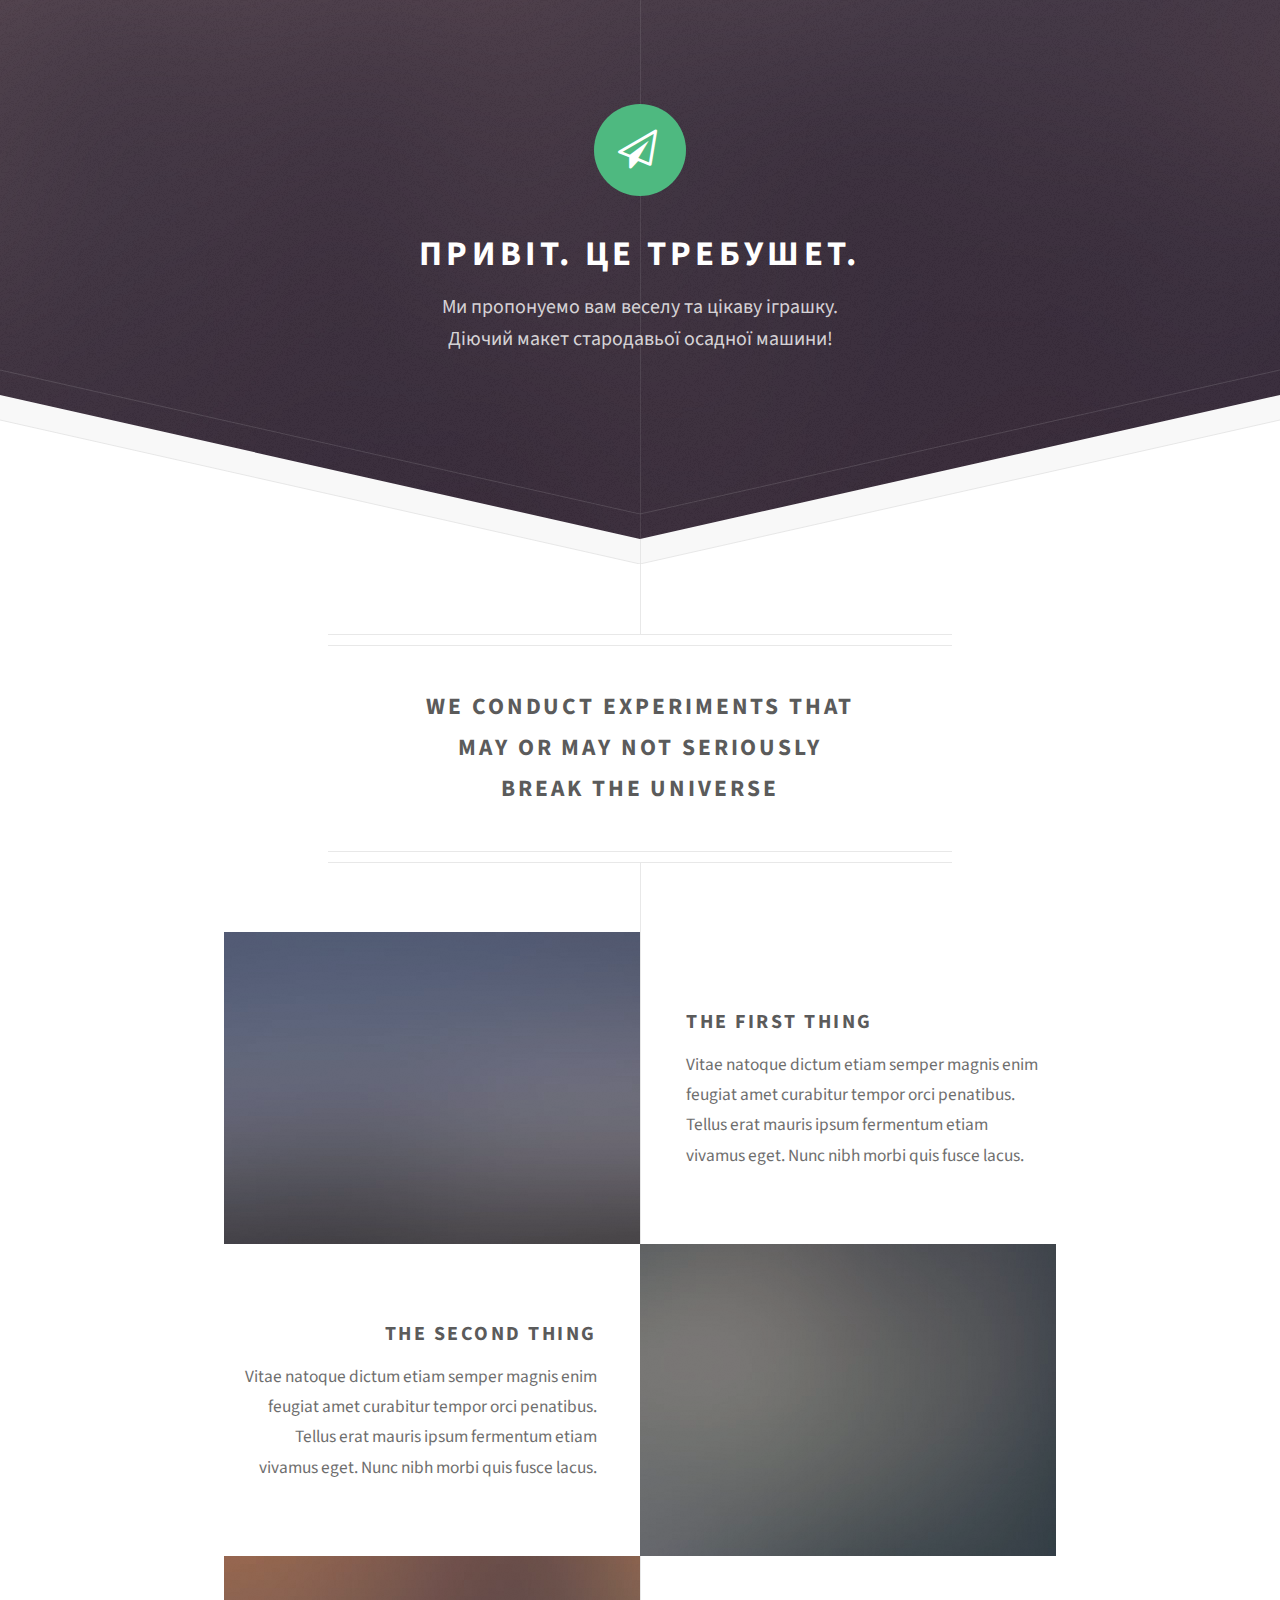
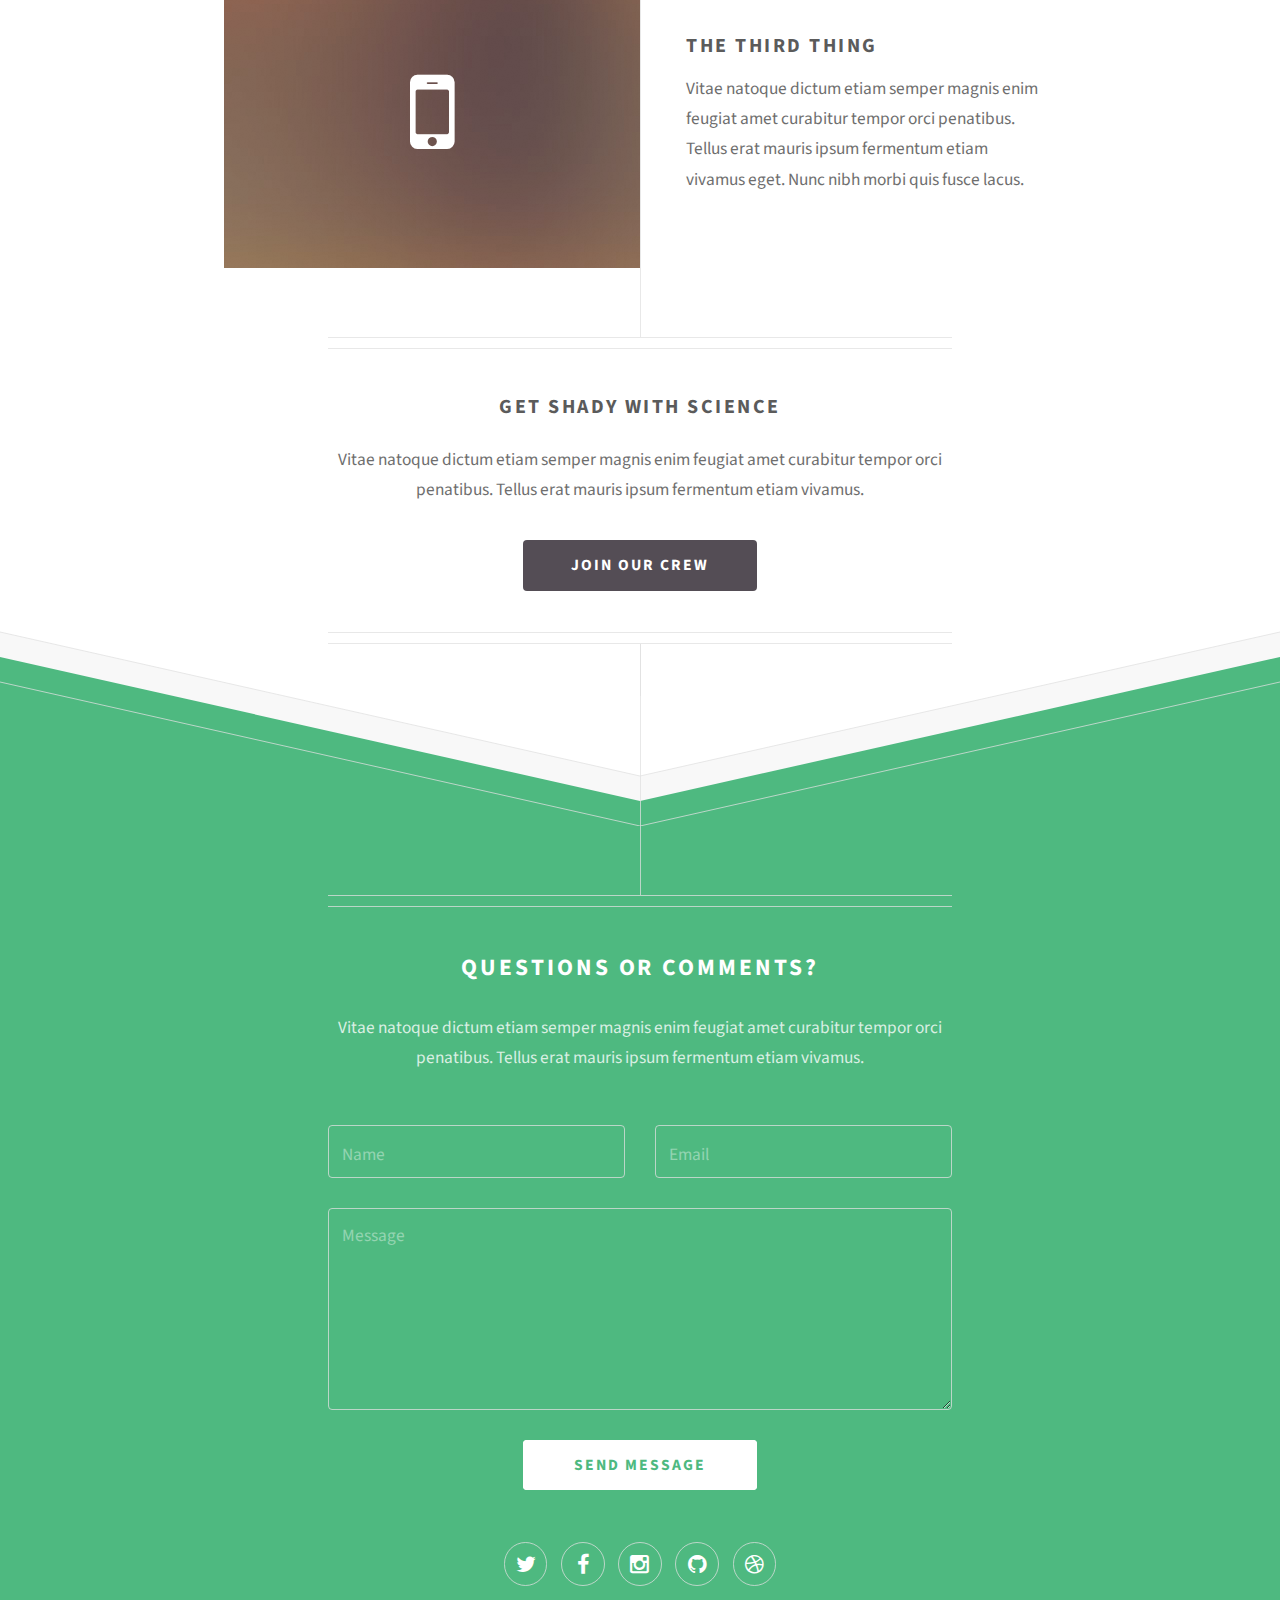
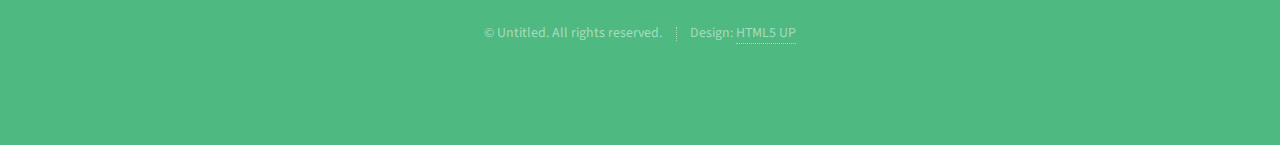
==== commit f09f2d48: "Change pictures, edit css file and add new fade picture" ====
--- a/index.html
+++ b/index.html
@@ -18,10 +18,10 @@
 		<!-- Header -->
 			<div id="header">
 				<span class="logo icon fa-paper-plane-o"></span>
-				<h1>Hi. This is Directive.</h1>
-				<p>A responsive HTML5 + CSS3 site template designed by <a href="http://html5up.net">HTML5 UP</a>
+				<h1>Привіт. Це требушет.</h1>
+				<p>Ми пропонуемо вам веселу та цікаву іграшку.
 				<br />
-				and released for free under the <a href="http://html5up.net/license">Creative Commons license</a>.</p>
+				Діючий макет стародавьої осадної машини!</p>
 			</div>
 
 		<!-- Main -->
@@ -41,14 +41,16 @@
 
 				<div class="box alt container">
 					<section class="feature left">
-						<a href="#" class="image icon fa-signal"><img src="images/pic01.jpg" alt="" /></a>
+						<!-- a href="#" class="image icon fa-signal"><img src="images/pic01.jpg" alt="" /></a -->
+						<a name="pic1" class="image"><img src="images/pic01.jpg" alt="" /></a>
 						<div class="content">
 							<h3>The First Thing</h3>
 							<p>Vitae natoque dictum etiam semper magnis enim feugiat amet curabitur tempor orci penatibus. Tellus erat mauris ipsum fermentum etiam vivamus eget. Nunc nibh morbi quis fusce lacus.</p>
 						</div>
 					</section>
 					<section class="feature right">
-						<a href="#" class="image icon fa-code"><img src="images/pic02.jpg" alt="" /></a>
+						<!--<a href="#" class="image icon fa-code"><img src="images/pic02.jpg" alt="" /></a>-->
+						<a name="pic2" class="image"><img src="images/pic02.jpg" alt="" /></a>
 						<div class="content">
 							<h3>The Second Thing</h3>
 							<p>Vitae natoque dictum etiam semper magnis enim feugiat amet curabitur tempor orci penatibus. Tellus erat mauris ipsum fermentum etiam vivamus eget. Nunc nibh morbi quis fusce lacus.</p>
